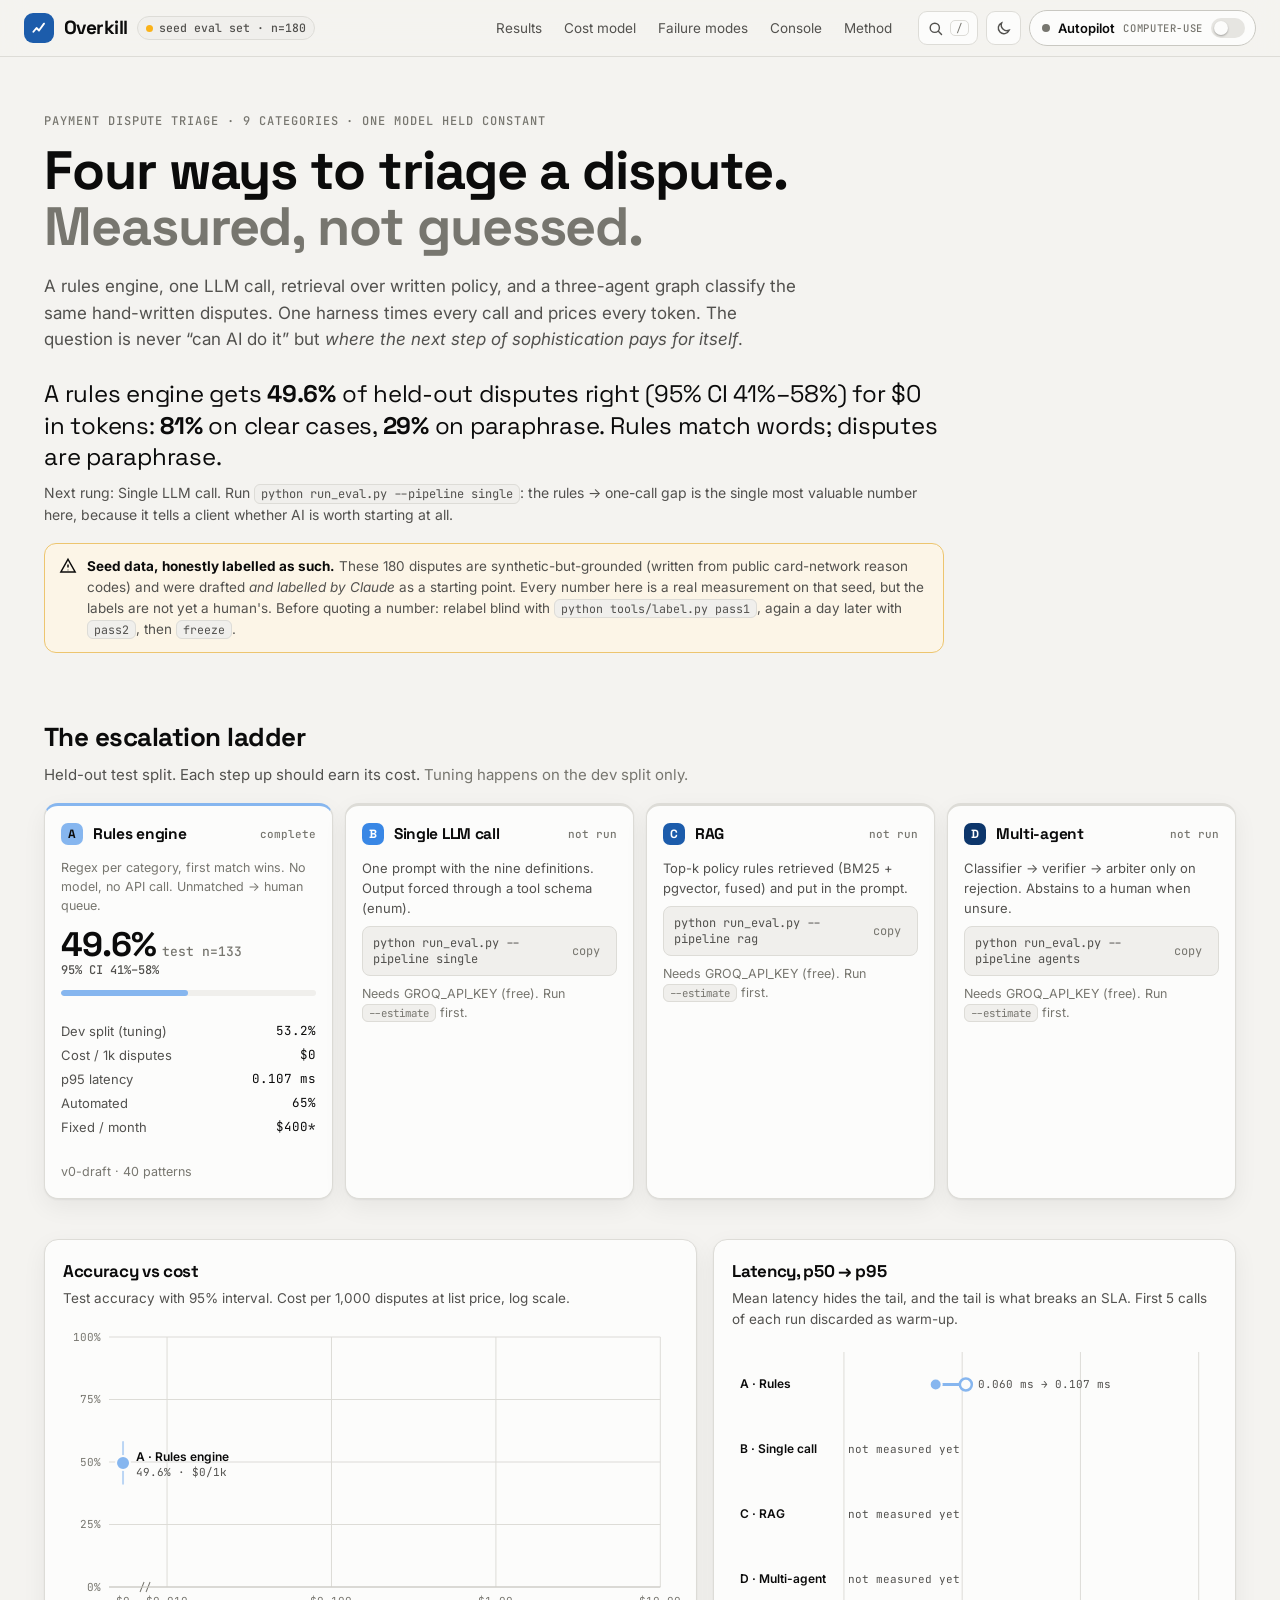
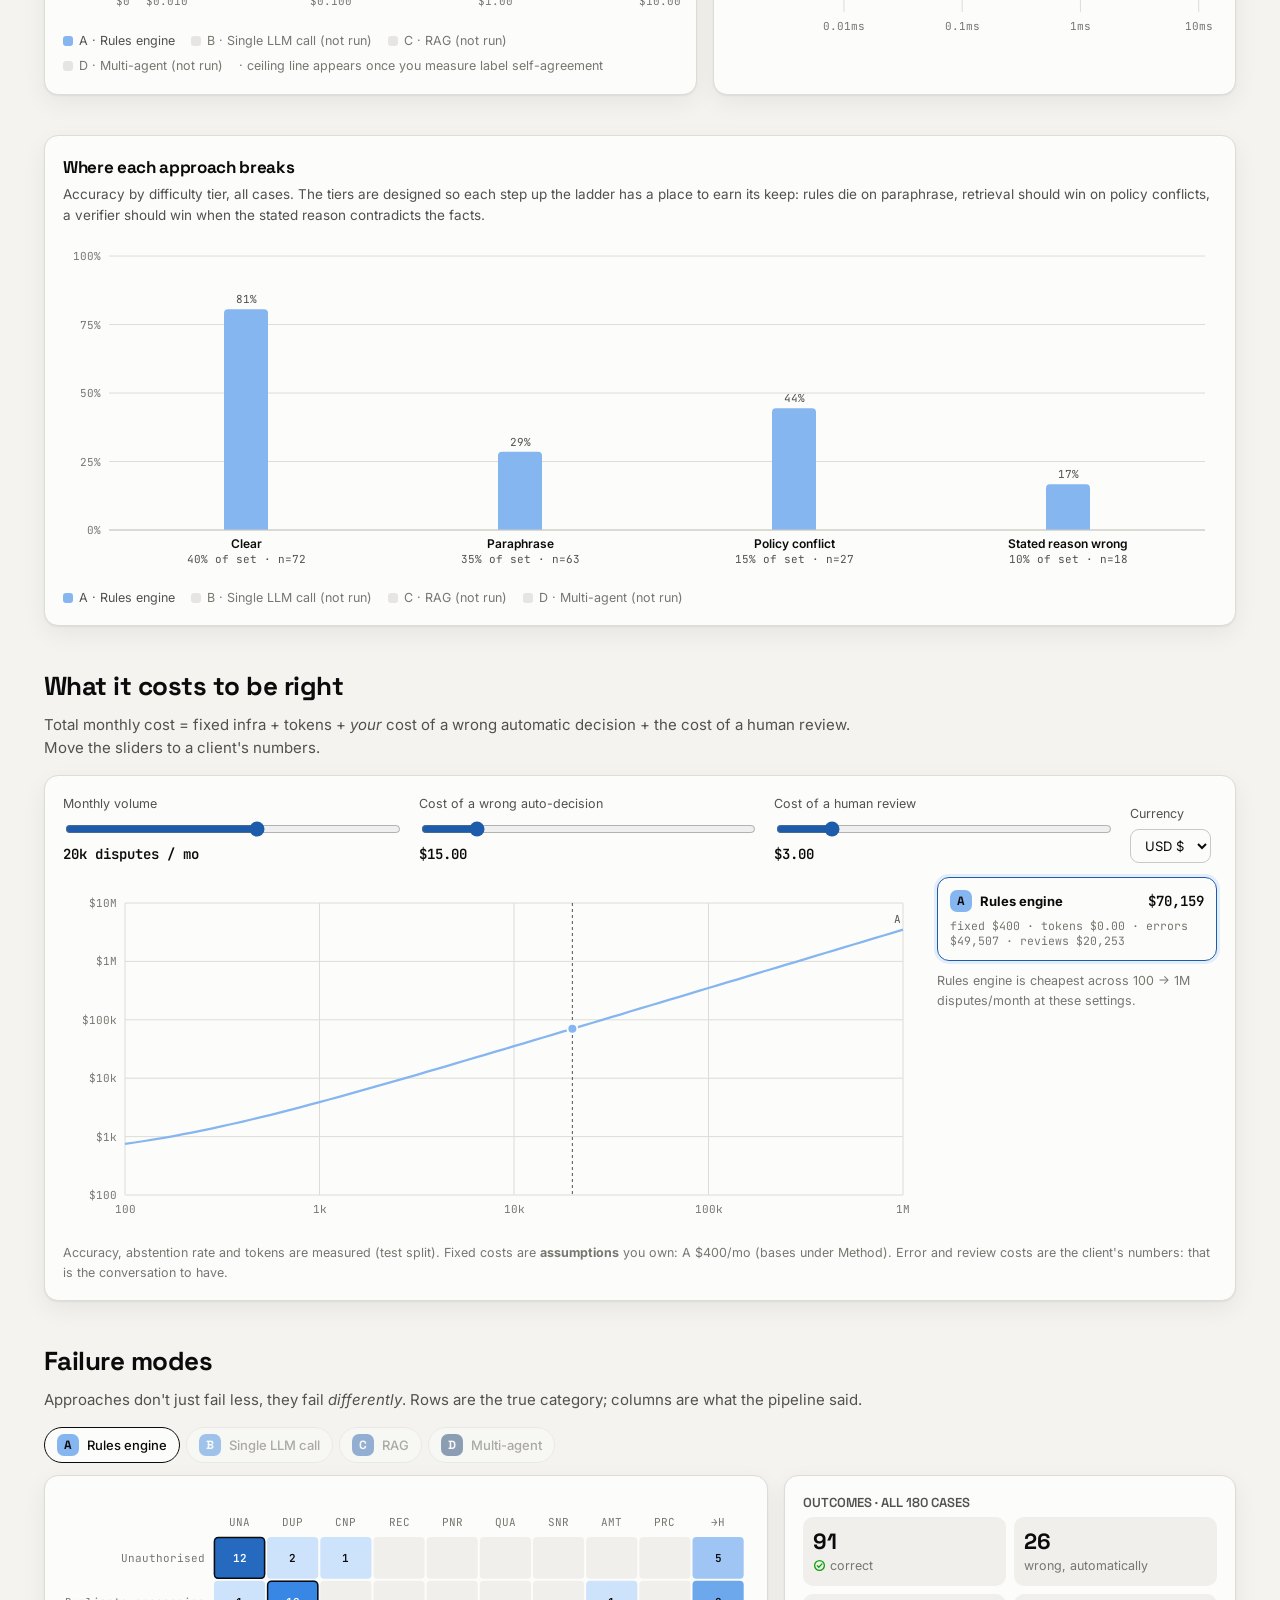
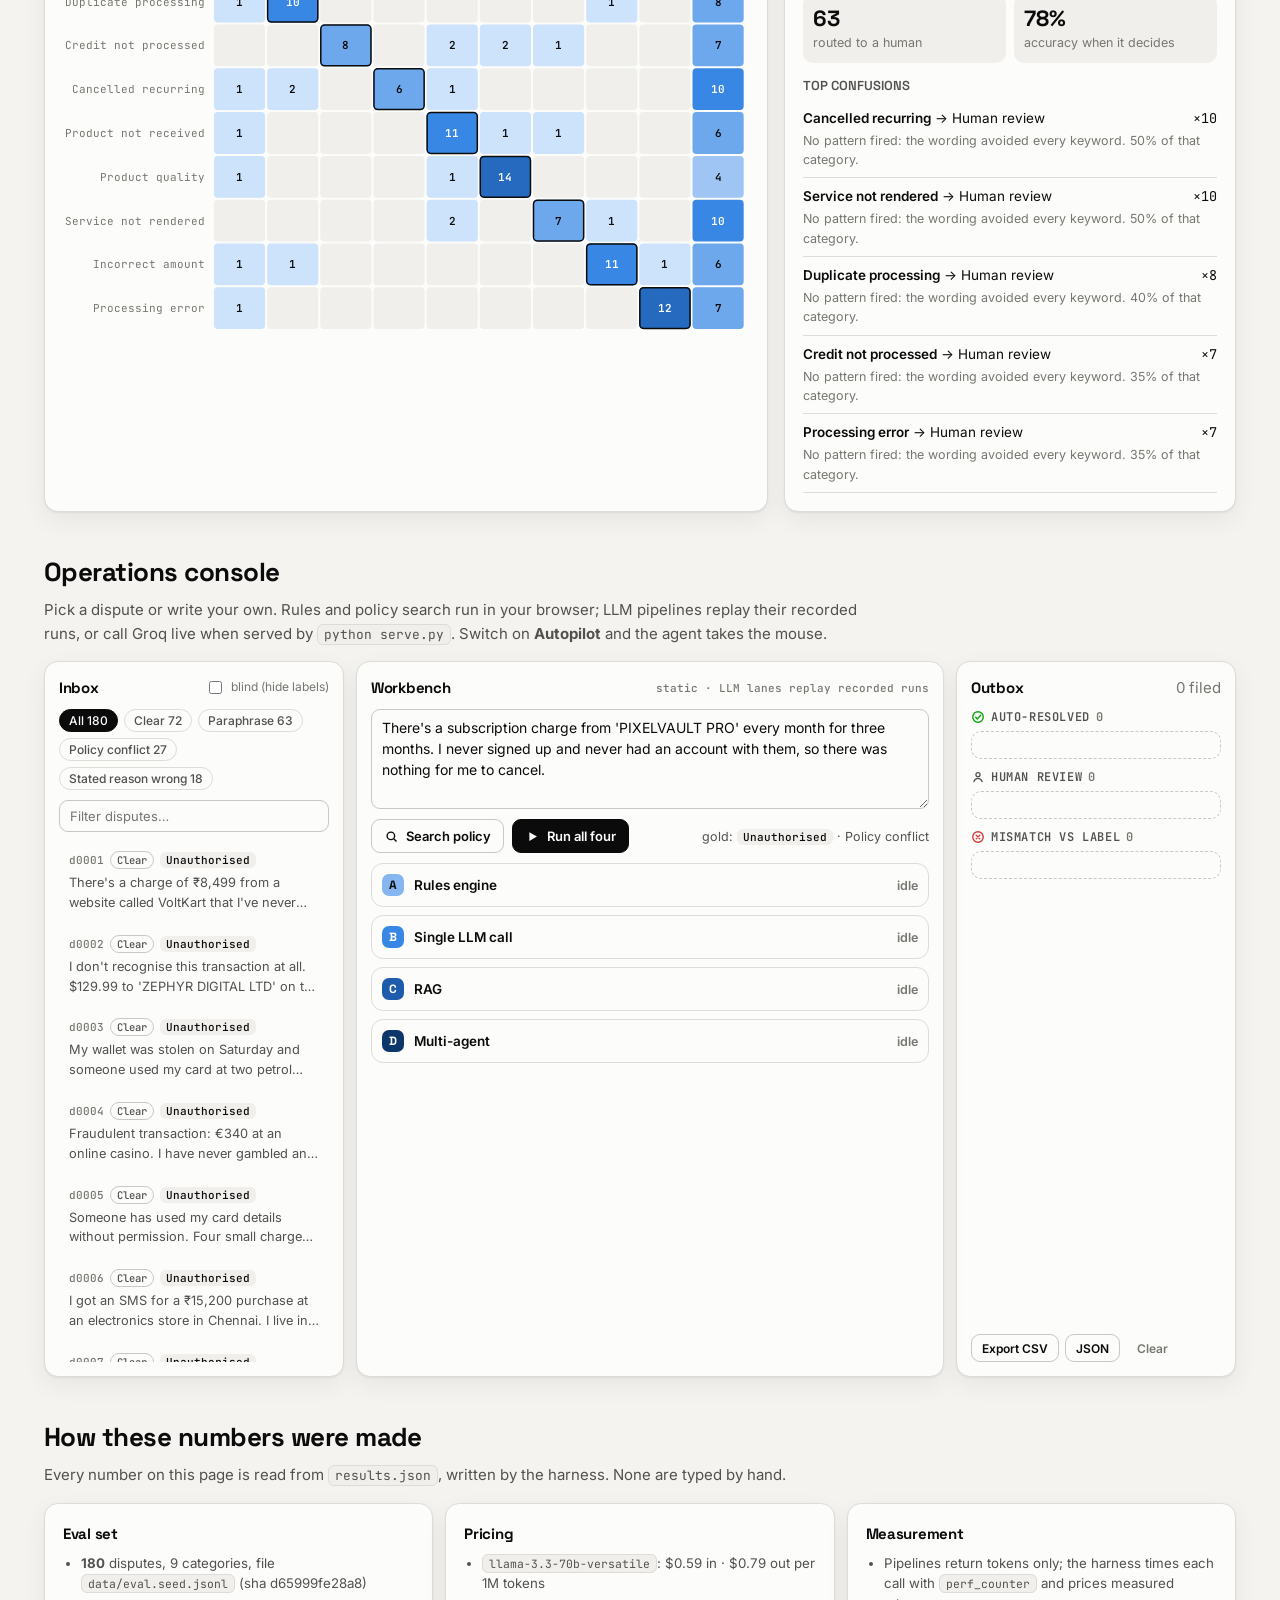
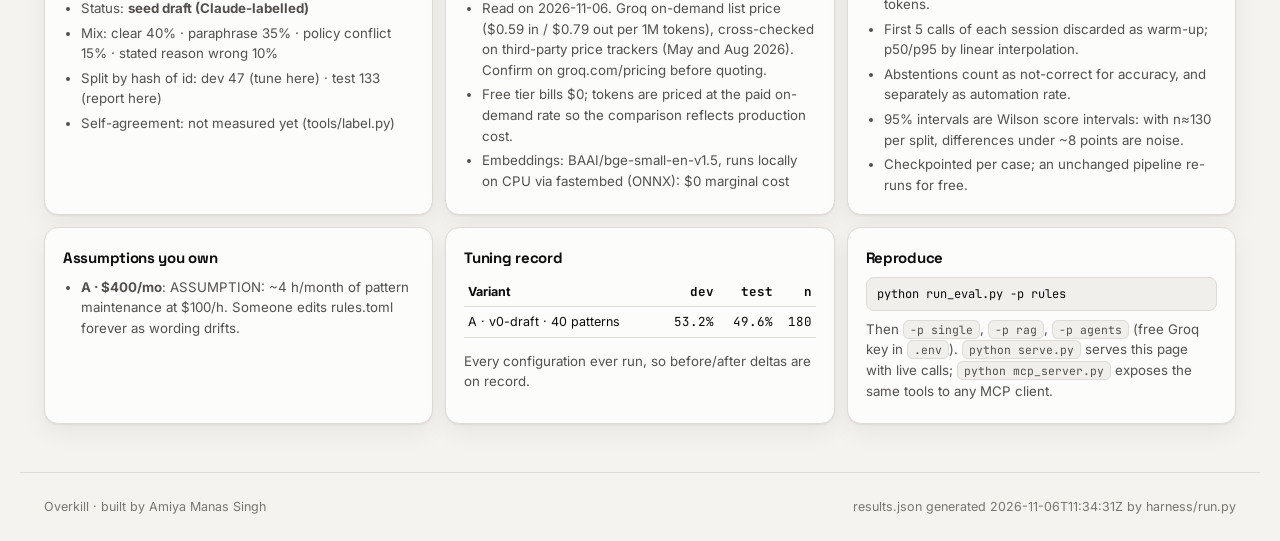
==== overkill/web/index.html @ 75bc423b "Add Overkill: four-pipeline dispute-triage benchmark with harness, dashboard and MCP server - 180-ca" ====
<!doctype html>
<html lang="en">
<head>
  <meta charset="utf-8" />
  <meta name="viewport" content="width=device-width, initial-scale=1" />
  <title>Overkill · dispute triage benchmark</title>
  <meta name="description" content="Rules, one LLM call, RAG and a multi-agent graph classify the same payment disputes. Accuracy, p95 latency and real token cost, measured by one harness." />
  <link rel="preconnect" href="https://fonts.googleapis.com" />
  <link rel="preconnect" href="https://fonts.gstatic.com" crossorigin />
  <link href="https://fonts.googleapis.com/css2?family=Space+Grotesk:wght@500;600;700&family=Inter:wght@400;500;600&family=JetBrains+Mono:wght@400;500&display=swap" rel="stylesheet" />
  <link rel="stylesheet" href="styles.css" />
  <link rel="icon" href="data:image/svg+xml,%3Csvg xmlns='http://www.w3.org/2000/svg' viewBox='0 0 32 32'%3E%3Crect width='32' height='32' rx='8' fill='%231c5cab'/%3E%3Cpath d='M8 22l5-6 4 4 7-10' stroke='white' stroke-width='3' fill='none' stroke-linecap='round' stroke-linejoin='round'/%3E%3C/svg%3E" />
</head>
<body>
  <a class="skip" href="#main">Skip to content</a>

  <header class="topbar" id="topbar">
    <div class="brand">
      <span class="logo" aria-hidden="true"><svg viewBox="0 0 32 32"><path d="M7 22l5-6 4 4 8-11" /></svg></span>
      <span class="wordmark">Overkill</span>
      <span class="chips" id="chips"></span>
    </div>
    <nav class="nav" aria-label="Sections">
      <a href="#ladder">Results</a><a href="#tco">Cost model</a><a href="#errors">Failure modes</a><a href="#ops">Console</a><a href="#method">Method</a>
    </nav>
    <div class="actions">
      <button class="icon-btn" id="searchBtn" title="Search policy and cases (/)" aria-label="Search"><svg viewBox="0 0 24 24"><circle cx="11" cy="11" r="6.5"/><path d="M16 16l4.5 4.5"/></svg><kbd>/</kbd></button>
      <button class="icon-btn" id="themeBtn" title="Toggle theme" aria-label="Toggle theme"><svg viewBox="0 0 24 24"><path d="M20 14.5A8 8 0 0 1 9.5 4a8 8 0 1 0 10.5 10.5z"/></svg></button>
      <button class="autopilot-toggle" id="autoBtn" role="switch" aria-checked="false" title="Autopilot: the agent takes the mouse and operates this console">
        <span class="ap-dot"></span><span class="ap-label">Autopilot</span><span class="ap-sub">computer-use</span><span class="ap-switch"><span></span></span>
      </button>
    </div>
  </header>

  <main id="main">
    <section class="hero" id="hero">
      <p class="eyebrow">Payment dispute triage · 9 categories · one model held constant</p>
      <h1>Four ways to triage a dispute. <span class="soft">Measured, not guessed.</span></h1>
      <p class="lede">A rules engine, one LLM call, retrieval over written policy, and a three-agent graph classify the same hand-written disputes. One harness times every call and prices every token. The question is never “can AI do it” but <em>where the next step of sophistication pays for itself</em>.</p>
      <div class="finding" id="finding" aria-live="polite"></div>
      <div class="banner" id="seedBanner" hidden></div>
    </section>

    <section class="block" id="ladder" aria-labelledby="ladderTitle">
      <div class="block-head">
        <h2 id="ladderTitle">The escalation ladder</h2>
        <p>Held-out test split. Each step up should earn its cost. <span class="muted">Tuning happens on the dev split only.</span></p>
      </div>
      <div class="ladder" id="ladderCards"></div>
    </section>

    <section class="block grid-2" id="tradeoff">
      <figure class="card chart-card">
        <figcaption><h3>Accuracy vs cost</h3><p>Test accuracy with 95% interval. Cost per 1,000 disputes at list price, log scale.</p></figcaption>
        <div class="chart" id="scatter" role="img" aria-label="Accuracy versus cost per thousand disputes"></div>
        <div class="legend" id="scatterLegend"></div>
      </figure>
      <figure class="card chart-card">
        <figcaption><h3>Latency, p50 → p95</h3><p>Mean latency hides the tail, and the tail is what breaks an SLA. First 5 calls of each run discarded as warm-up.</p></figcaption>
        <div class="chart" id="latency" role="img" aria-label="Latency p50 and p95 per pipeline"></div>
      </figure>
    </section>

    <section class="block" id="tiers">
      <figure class="card chart-card wide">
        <figcaption><h3>Where each approach breaks</h3><p>Accuracy by difficulty tier, all cases. The tiers are designed so each step up the ladder has a place to earn its keep: rules die on paraphrase, retrieval should win on policy conflicts, a verifier should win when the stated reason contradicts the facts.</p></figcaption>
        <div class="chart tall" id="tierChart" role="img" aria-label="Accuracy by difficulty tier per pipeline"></div>
        <div class="legend" id="tierLegend"></div>
      </figure>
    </section>

    <section class="block" id="tco" aria-labelledby="tcoTitle">
      <div class="block-head">
        <h2 id="tcoTitle">What it costs to be right</h2>
        <p>Total monthly cost = fixed infra + tokens + <em>your</em> cost of a wrong automatic decision + the cost of a human review. Move the sliders to a client's numbers.</p>
      </div>
      <div class="card tco">
        <div class="tco-controls">
          <label class="ctl"><span>Monthly volume</span><input type="range" id="volume" min="2" max="6" step="0.01" value="4.3" /><output id="volumeOut"></output></label>
          <label class="ctl"><span>Cost of a wrong auto-decision</span><input type="range" id="errCost" min="0" max="100" step="1" value="15" /><output id="errCostOut"></output></label>
          <label class="ctl"><span>Cost of a human review</span><input type="range" id="reviewCost" min="0" max="20" step="0.5" value="3" /><output id="reviewCostOut"></output></label>
          <label class="ctl ctl-small"><span>Currency</span><select id="currency"><option value="USD">USD $</option><option value="INR">INR ₹</option></select><input id="fx" type="number" min="1" step="0.5" value="88" title="₹ per $ (assumption)" aria-label="Rupees per dollar" /></label>
        </div>
        <div class="tco-body">
          <div class="chart tall" id="tcoChart" role="img" aria-label="Total monthly cost by volume per pipeline"></div>
          <div class="tco-verdict" id="tcoVerdict"></div>
        </div>
        <p class="footnote" id="tcoNote"></p>
      </div>
    </section>

    <section class="block" id="errors" aria-labelledby="errTitle">
      <div class="block-head">
        <h2 id="errTitle">Failure modes</h2>
        <p>Approaches don't just fail less, they fail <em>differently</em>. Rows are the true category; columns are what the pipeline said.</p>
      </div>
      <div class="tabs" id="cmTabs" role="tablist"></div>
      <div class="grid-cm">
        <div class="card"><div class="chart" id="confusion" role="img" aria-label="Confusion matrix"></div></div>
        <div class="card side" id="cmSide"></div>
      </div>
    </section>

    <section class="block" id="ops" aria-labelledby="opsTitle">
      <div class="block-head">
        <h2 id="opsTitle">Operations console</h2>
        <p>Pick a dispute or write your own. Rules and policy search run in your browser; LLM pipelines replay their recorded runs, or call Groq live when served by <code>python serve.py</code>. Switch on <b>Autopilot</b> and the agent takes the mouse.</p>
      </div>
      <div class="console">
        <div class="pane inbox" id="inbox">
          <div class="pane-head"><h3>Inbox</h3><label class="blind"><input type="checkbox" id="blind" /> blind (hide labels)</label></div>
          <div class="filters" id="filters"></div>
          <input class="input" id="inboxSearch" placeholder="Filter disputes…" aria-label="Filter disputes" />
          <ul class="case-list" id="caseList"></ul>
        </div>
        <div class="pane bench" id="bench">
          <div class="pane-head"><h3>Workbench</h3><span class="src" id="liveTag"></span></div>
          <textarea id="disputeText" class="input text" rows="4" placeholder="Paste a cardholder's message, e.g. “I paid the plumber by bank transfer and he also charged my card on file.”"></textarea>
          <div class="bench-actions">
            <button class="btn" id="searchPolicyBtn"><svg viewBox="0 0 24 24"><circle cx="11" cy="11" r="6"/><path d="M16 16l4 4"/></svg>Search policy</button>
            <button class="btn primary" id="runBtn"><svg viewBox="0 0 24 24"><path d="M7 5l12 7-12 7z"/></svg>Run all four</button>
            <span class="gold" id="goldTag"></span>
          </div>
          <div class="lanes" id="lanes"></div>
          <div class="hits" id="hits"></div>
        </div>
        <div class="pane outbox" id="outbox">
          <div class="pane-head"><h3>Outbox</h3><span class="muted" id="outCount">0</span></div>
          <div class="stacks" id="stacks"></div>
          <div class="out-actions"><button class="btn small" id="exportCsv">Export CSV</button><button class="btn small" id="exportJson">JSON</button><button class="btn small ghost" id="clearOut">Clear</button></div>
        </div>
      </div>
    </section>

    <section class="block" id="method" aria-labelledby="methodTitle">
      <div class="block-head"><h2 id="methodTitle">How these numbers were made</h2><p>Every number on this page is read from <code>results.json</code>, written by the harness. None are typed by hand.</p></div>
      <div class="method-grid" id="methodGrid"></div>
    </section>
  </main>

  <footer class="foot">
    <span>Overkill · built by Amiya Manas Singh</span>
    <span id="footGen"></span>
  </footer>

  <!-- Autopilot: the virtual cursor and the operator log -->
  <div class="ap-frame" id="apFrame" aria-hidden="true"></div>
  <div class="cursor" id="cursor" aria-hidden="true"><svg viewBox="0 0 24 24"><path d="M4 2l15 10-6.5 1.2L16 21l-3 1.4-3.6-7.6L4 19z"/></svg><span class="cursor-tag">Autopilot</span></div>
  <aside class="aplog" id="apLog" aria-live="polite" hidden>
    <div class="aplog-head">
      <span class="ap-dot live"></span><b>Autopilot</b><span class="muted">operating the console</span>
      <button class="icon-btn small" id="apClose" title="Take back control (Esc)" aria-label="Stop autopilot"><svg viewBox="0 0 24 24"><path d="M6 6l12 12M18 6L6 18"/></svg></button>
    </div>
    <div class="aplog-ctl">
      <select id="mission" aria-label="Mission"><option value="triage">Mission: triage the inbox</option><option value="hunt">Mission: hunt failure modes</option></select>
      <select id="speed" aria-label="Speed"><option value="1">1×</option><option value="2" selected>2×</option><option value="4">4×</option></select>
    </div>
    <div class="tally" id="tally"></div>
    <ol class="log" id="logList"></ol>
  </aside>

  <div class="tip" id="tip" role="tooltip"></div>

  <dialog class="search" id="searchDlg" aria-label="Search">
    <input class="input" id="searchInput" placeholder="Search policy rules and disputes… (try “paid in cash”)" autocomplete="off" />
    <ul class="results" id="searchResults"></ul>
    <p class="muted small">BM25 over 46 policy documents and every dispute, in your browser. ↑↓ to move, Enter to open, Esc to close.</p>
  </dialog>

  <script src="app.js" defer></script>
</body>
</html>
---- overkill/web/styles.css ----
/* Overkill dashboard. Tokens first; components read roles, never raw hex. */
:root {
  color-scheme: light;
  --bg: #f4f3f0;
  --surface-1: #fcfcfb;
  --surface-2: #f0efec;
  --surface-3: #e6e5e1;
  --line: #dddcd7;
  --line-strong: #c9c8c2;
  --text-primary: #0b0b0b;
  --text-secondary: #52514e;
  --text-muted: #77766f;
  --accent: #1c5cab;
  --accent-ink: #ffffff;
  --accent-soft: #e3edfb;
  --ap: #6250d6;            /* autopilot UI accent (not a data series) */
  --ap-soft: rgba(98, 80, 214, .12);
  /* Pipelines A→D: ordinal escalation ramp, one hue, validated light (--ordinal) */
  --p-rules: #86b6ef;
  --p-single: #3987e5;
  --p-rag: #1c5cab;
  --p-agents: #0d366b;
  /* Status: fixed, never themed. Always paired with an icon + label. */
  --good: #0ca30c;
  --warning: #fab219;
  --serious: #ec835a;
  --critical: #d03b3b;
  --seq-0: #f0efec; --seq-1: #cde2fb; --seq-2: #9ec5f4; --seq-3: #6da7ec; --seq-4: #3987e5; --seq-5: #256abf; --seq-6: #184f95; --seq-7: #0d366b;
  --shadow: 0 1px 2px rgba(20, 20, 18, .06), 0 8px 24px rgba(20, 20, 18, .06);
  --radius: 14px;
  --font-display: "Space Grotesk", ui-sans-serif, system-ui, sans-serif;
  --font-body: "Inter", ui-sans-serif, system-ui, -apple-system, "Segoe UI", sans-serif;
  --font-mono: "JetBrains Mono", ui-monospace, SFMono-Regular, Menlo, monospace;
}
@media (prefers-color-scheme: dark) {
  :root:where(:not([data-theme="light"])) {
    color-scheme: dark;
    --bg: #121211; --surface-1: #1a1a19; --surface-2: #232321; --surface-3: #2d2d2a;
    --line: #2f2f2c; --line-strong: #3d3d39;
    --text-primary: #f0efec; --text-secondary: #c3c2b7; --text-muted: #8f8e86;
    --accent: #6da7ec; --accent-ink: #0b0b0b; --accent-soft: rgba(57, 135, 229, .16);
    --ap: #9085e9; --ap-soft: rgba(144, 133, 233, .16);
    --p-rules: #184f95; --p-single: #2a78d6; --p-rag: #6da7ec; --p-agents: #b7d3f6;
    --seq-0: #232321; --seq-1: #13304f; --seq-2: #184f95; --seq-3: #1c5cab; --seq-4: #2a78d6; --seq-5: #5598e7; --seq-6: #86b6ef; --seq-7: #b7d3f6;
    --shadow: 0 1px 2px rgba(0, 0, 0, .4), 0 10px 30px rgba(0, 0, 0, .35);
  }
}
:root[data-theme="dark"] {
  color-scheme: dark;
  --bg: #121211; --surface-1: #1a1a19; --surface-2: #232321; --surface-3: #2d2d2a;
  --line: #2f2f2c; --line-strong: #3d3d39;
  --text-primary: #f0efec; --text-secondary: #c3c2b7; --text-muted: #8f8e86;
  --accent: #6da7ec; --accent-ink: #0b0b0b; --accent-soft: rgba(57, 135, 229, .16);
  --ap: #9085e9; --ap-soft: rgba(144, 133, 233, .16);
  --p-rules: #184f95; --p-single: #2a78d6; --p-rag: #6da7ec; --p-agents: #b7d3f6;
  --seq-0: #232321; --seq-1: #13304f; --seq-2: #184f95; --seq-3: #1c5cab; --seq-4: #2a78d6; --seq-5: #5598e7; --seq-6: #86b6ef; --seq-7: #b7d3f6;
  --shadow: 0 1px 2px rgba(0, 0, 0, .4), 0 10px 30px rgba(0, 0, 0, .35);
}

* { box-sizing: border-box; }
html { scroll-behavior: smooth; scroll-padding-top: 76px; }
body { margin: 0; background: var(--bg); color: var(--text-primary); font: 15px/1.55 var(--font-body); -webkit-font-smoothing: antialiased; overflow-x: hidden; }
h1, h2, h3 { font-family: var(--font-display); letter-spacing: -0.02em; margin: 0; }
code, kbd, .mono { font-family: var(--font-mono); font-size: .86em; }
code { background: var(--surface-2); border: 1px solid var(--line); padding: 1px 6px; border-radius: 6px; }
a { color: inherit; }
svg { display: block; }
.muted { color: var(--text-muted); }
.small { font-size: 12.5px; }
.skip { position: absolute; left: -999px; top: 8px; background: var(--accent); color: var(--accent-ink); padding: 8px 12px; border-radius: 8px; z-index: 100; }
.skip:focus { left: 8px; }
:focus-visible { outline: 2px solid var(--accent); outline-offset: 2px; border-radius: 6px; }

/* ---------- top bar ---------- */
.topbar { position: sticky; top: 0; z-index: 40; display: flex; align-items: center; gap: 16px; padding: 10px 24px; background: color-mix(in srgb, var(--bg) 82%, transparent); backdrop-filter: saturate(1.4) blur(12px); border-bottom: 1px solid var(--line); }
.brand { display: flex; align-items: center; gap: 10px; min-width: 0; }
.logo { width: 30px; height: 30px; border-radius: 9px; background: var(--p-rag); display: grid; place-items: center; flex: none; }
.logo svg { width: 20px; height: 20px; fill: none; stroke: #fff; stroke-width: 3; stroke-linecap: round; stroke-linejoin: round; }
.wordmark { font-family: var(--font-display); font-weight: 700; font-size: 19px; letter-spacing: -0.03em; }
.chips { display: flex; gap: 6px; flex-wrap: wrap; }
.chip { font: 500 11.5px/1 var(--font-mono); padding: 5px 8px; border-radius: 999px; background: var(--surface-2); border: 1px solid var(--line); color: var(--text-secondary); white-space: nowrap; display: inline-flex; gap: 6px; align-items: center; }
.chip .dot { width: 7px; height: 7px; border-radius: 50%; background: var(--text-muted); }
.chip.warn .dot { background: var(--warning); }
.chip.ok .dot { background: var(--good); }
.nav { display: flex; gap: 2px; margin-left: auto; }
.nav a { text-decoration: none; color: var(--text-secondary); font-size: 13.5px; padding: 6px 10px; border-radius: 8px; white-space: nowrap; }
.chips { flex-wrap: nowrap; }
.ap-sub, .tier, .lbl, .pending-box code { white-space: nowrap; }
.case .meta { flex-wrap: wrap; }
.nav a:hover { background: var(--surface-2); color: var(--text-primary); }
.actions { display: flex; gap: 8px; align-items: center; }
.icon-btn { height: 34px; min-width: 34px; display: inline-flex; align-items: center; justify-content: center; gap: 6px; padding: 0 8px; border-radius: 9px; border: 1px solid var(--line); background: var(--surface-1); color: var(--text-secondary); cursor: pointer; }
.icon-btn:hover { color: var(--text-primary); border-color: var(--line-strong); }
.icon-btn svg { width: 17px; height: 17px; fill: none; stroke: currentColor; stroke-width: 2; stroke-linecap: round; }
.icon-btn kbd { font-size: 11px; border: 1px solid var(--line); border-radius: 5px; padding: 0 5px; color: var(--text-muted); }
.icon-btn.small { height: 26px; min-width: 26px; padding: 0 4px; }

.autopilot-toggle { display: inline-flex; align-items: center; gap: 8px; height: 36px; padding: 0 10px 0 12px; border-radius: 999px; border: 1px solid var(--line-strong); background: var(--surface-1); color: var(--text-primary); cursor: pointer; font: 600 13px var(--font-body); transition: border-color .2s, box-shadow .2s, background .2s; }
.autopilot-toggle:hover { border-color: var(--ap); }
.ap-sub { font: 500 10.5px var(--font-mono); color: var(--text-muted); text-transform: uppercase; letter-spacing: .06em; }
.ap-dot { width: 8px; height: 8px; border-radius: 50%; background: var(--text-muted); flex: none; }
.ap-dot.live, [aria-checked="true"] .ap-dot { background: var(--ap); box-shadow: 0 0 0 0 var(--ap); animation: pulse 1.6s infinite; }
.ap-switch { width: 34px; height: 20px; border-radius: 999px; background: var(--surface-3); position: relative; transition: background .2s; }
.ap-switch span { position: absolute; top: 3px; left: 3px; width: 14px; height: 14px; border-radius: 50%; background: var(--surface-1); box-shadow: 0 1px 2px rgba(0,0,0,.3); transition: transform .2s; }
[aria-checked="true"].autopilot-toggle { border-color: var(--ap); box-shadow: 0 0 0 4px var(--ap-soft); }
[aria-checked="true"] .ap-switch { background: var(--ap); }
[aria-checked="true"] .ap-switch span { transform: translateX(14px); }
@keyframes pulse { 0% { box-shadow: 0 0 0 0 color-mix(in srgb, var(--ap) 60%, transparent); } 70% { box-shadow: 0 0 0 8px transparent; } 100% { box-shadow: 0 0 0 0 transparent; } }

/* ---------- layout ---------- */
main { max-width: 1240px; margin: 0 auto; padding: 0 24px 48px; }
.hero { padding: 56px 0 24px; max-width: 900px; }
.eyebrow { font: 500 12px var(--font-mono); text-transform: uppercase; letter-spacing: .08em; color: var(--text-muted); margin: 0 0 14px; }
.hero h1 { font-size: clamp(32px, 5vw, 54px); line-height: 1.04; font-weight: 700; }
.hero h1 .soft { color: var(--text-muted); }
.lede { font-size: 17px; color: var(--text-secondary); max-width: 760px; margin: 18px 0 0; }
.finding { margin-top: 26px; display: grid; gap: 10px; }
.finding .stat-line { font-family: var(--font-display); font-size: clamp(19px, 2.3vw, 24px); line-height: 1.3; letter-spacing: -0.01em; }
.finding .stat-line b { font-weight: 700; }
.finding .sub { color: var(--text-secondary); font-size: 14px; }
.banner { margin-top: 18px; border: 1px solid color-mix(in srgb, var(--warning) 55%, var(--line)); background: color-mix(in srgb, var(--warning) 9%, var(--surface-1)); border-radius: 12px; padding: 12px 14px; font-size: 13.5px; color: var(--text-secondary); display: flex; gap: 10px; align-items: flex-start; }
.banner b { color: var(--text-primary); }
.banner svg { width: 18px; height: 18px; flex: none; margin-top: 1px; fill: none; stroke: var(--text-primary); stroke-width: 2; }

.block { margin-top: 40px; }
.block-head { display: flex; flex-direction: column; gap: 6px; margin-bottom: 16px; max-width: 820px; }
.block-head h2 { font-size: 26px; }
.block-head p { margin: 0; color: var(--text-secondary); }
.grid-2 { display: grid; grid-template-columns: 1.25fr 1fr; gap: 16px; }
.card { background: var(--surface-1); border: 1px solid var(--line); border-radius: var(--radius); box-shadow: var(--shadow); padding: 18px; min-width: 0; }
figure.card { margin: 0; }
.chart-card figcaption h3 { font-size: 17px; }
.chart-card figcaption p { margin: 4px 0 0; color: var(--text-secondary); font-size: 13.5px; }
.chart { position: relative; width: 100%; height: 300px; margin-top: 12px; }
.chart.tall { height: 340px; }
.chart svg { width: 100%; height: 100%; overflow: visible; }
.chart .grid line { stroke: var(--line); stroke-width: 1; }
.chart .axis text, .chart text.tick { fill: var(--text-muted); font: 11px var(--font-mono); }
.chart text.lab { fill: var(--text-primary); font: 600 12px var(--font-body); }
.chart text.lab-sub { fill: var(--text-secondary); font: 11px var(--font-mono); }
.chart .ceiling { stroke: var(--text-secondary); stroke-dasharray: 5 4; stroke-width: 1.5; }
.chart .baseline { stroke: var(--line-strong); }
.chart .empty { fill: var(--text-muted); font: 13px var(--font-body); }
.s-rules { fill: var(--p-rules); stroke: var(--p-rules); }
.s-single { fill: var(--p-single); stroke: var(--p-single); }
.s-rag { fill: var(--p-rag); stroke: var(--p-rag); }
.s-agents { fill: var(--p-agents); stroke: var(--p-agents); }
.ring { stroke: var(--surface-1); stroke-width: 2; }
.legend { display: flex; flex-wrap: wrap; gap: 6px 16px; margin-top: 10px; font-size: 12.5px; color: var(--text-secondary); }
.legend span { display: inline-flex; align-items: center; gap: 6px; }
.sw { width: 10px; height: 10px; border-radius: 3px; display: inline-block; }
.legend .pending { color: var(--text-muted); }
.badge { display: inline-grid; place-items: center; width: 22px; height: 22px; border-radius: 7px; font: 700 12px var(--font-display); color: #fff; flex: none; }
.badge.rules { background: var(--p-rules); color: #0b0b0b; } .badge.single { background: var(--p-single); } .badge.rag { background: var(--p-rag); } .badge.agents { background: var(--p-agents); }
:root[data-theme="dark"] .badge.rules { color: #fff; } :root[data-theme="dark"] .badge.agents { color: #0b0b0b; }
@media (prefers-color-scheme: dark) { :root:where(:not([data-theme="light"])) .badge.rules { color: #fff; } :root:where(:not([data-theme="light"])) .badge.agents { color: #0b0b0b; } }

/* ---------- ladder ---------- */
.ladder { display: grid; grid-template-columns: repeat(4, minmax(0, 1fr)); gap: 12px; }
.rung { position: relative; padding: 16px; display: flex; flex-direction: column; gap: 12px; border-top: 3px solid var(--line); }
.rung.done { border-top-color: var(--rung); }
.rung-head { display: flex; align-items: center; gap: 10px; }
.rung-head h3 { font-size: 15.5px; }
.rung-head .status { margin-left: auto; font: 500 11px var(--font-mono); color: var(--text-muted); }
.big { font: 700 34px/1 var(--font-display); letter-spacing: -0.03em; }
.big small { font: 500 13px var(--font-mono); color: var(--text-muted); letter-spacing: 0; margin-left: 6px; }
.kv { display: grid; grid-template-columns: 1fr auto; gap: 4px 10px; font-size: 13px; }
.kv dt { color: var(--text-secondary); } .kv dd { margin: 0; font-family: var(--font-mono); font-size: 12.5px; text-align: right; }
.meter { height: 6px; background: var(--surface-2); border-radius: 99px; overflow: hidden; position: relative; }
.meter i { position: absolute; inset: 0 auto 0 0; background: var(--rung); border-radius: 99px; }
.pending-box { font-size: 13px; color: var(--text-secondary); display: grid; gap: 8px; }
.cmd { font: 12px var(--font-mono); background: var(--surface-2); border: 1px solid var(--line); border-radius: 8px; padding: 8px 10px; display: flex; justify-content: space-between; gap: 8px; align-items: center; overflow-x: auto; }
.cmd button { border: 0; background: none; color: var(--text-muted); cursor: pointer; font: inherit; }
.delta { font: 500 12px var(--font-mono); color: var(--text-secondary); }

/* ---------- TCO ---------- */
.tco { display: grid; gap: 14px; }
.tco-controls { display: grid; grid-template-columns: repeat(3, minmax(0, 1fr)) auto; gap: 14px 20px; align-items: end; }
.ctl { display: grid; gap: 6px; font-size: 12.5px; color: var(--text-secondary); }
.ctl output { font: 600 14px var(--font-mono); color: var(--text-primary); }
.ctl-small { grid-template-columns: auto auto; align-items: center; }
.ctl-small span { grid-column: 1 / -1; }
input[type=range] { width: 100%; accent-color: var(--accent); }
select, .input, input[type=number] { font: 13px var(--font-body); color: var(--text-primary); background: var(--surface-1); border: 1px solid var(--line-strong); border-radius: 9px; padding: 7px 10px; }
input[type=number] { width: 76px; font-family: var(--font-mono); }
.tco-body { display: grid; grid-template-columns: 1fr 280px; gap: 18px; align-items: start; }
.tco-verdict { display: grid; gap: 10px; }
.verdict-card { border: 1px solid var(--line); border-radius: 12px; padding: 12px; display: grid; gap: 6px; }
.verdict-card.best { border-color: var(--accent); box-shadow: 0 0 0 3px var(--accent-soft); }
.verdict-card .row { display: flex; align-items: center; gap: 8px; font-size: 13px; }
.verdict-card .amt { margin-left: auto; font: 600 14px var(--font-mono); }
.verdict-card .parts { font: 11.5px var(--font-mono); color: var(--text-muted); }
.footnote { margin: 0; color: var(--text-muted); font-size: 12.5px; }

/* ---------- confusion ---------- */
.tabs { display: flex; gap: 6px; margin-bottom: 12px; flex-wrap: wrap; }
.tab { border: 1px solid var(--line); background: var(--surface-1); color: var(--text-secondary); border-radius: 999px; padding: 6px 12px; font: 500 13px var(--font-body); cursor: pointer; display: inline-flex; gap: 8px; align-items: center; }
.tab[aria-selected="true"] { color: var(--text-primary); border-color: var(--text-primary); }
.tab:disabled { opacity: .45; cursor: not-allowed; }
.grid-cm { display: grid; grid-template-columns: minmax(0, 1.6fr) minmax(0, 1fr); gap: 16px; }
#confusion { height: 430px; }
.side { display: grid; gap: 14px; align-content: start; font-size: 13.5px; }
.side h4 { margin: 0 0 6px; font: 600 13px var(--font-display); letter-spacing: 0; color: var(--text-secondary); text-transform: uppercase; }
.conf-item { display: grid; grid-template-columns: 1fr auto; gap: 2px 10px; padding: 8px 0; border-bottom: 1px solid var(--line); }
.conf-item b { font-weight: 600; }
.conf-item .n { font-family: var(--font-mono); text-align: right; }
.conf-item .why { grid-column: 1 / -1; color: var(--text-muted); font-size: 12.5px; }
.attr { display: grid; grid-template-columns: 1fr 1fr; gap: 8px; }
.attr div { background: var(--surface-2); border-radius: 10px; padding: 10px; }
.attr b { font: 700 22px var(--font-display); display: block; }

/* ---------- console ---------- */
.console { display: grid; grid-template-columns: 300px minmax(0, 1fr) 280px; gap: 12px; align-items: stretch; }
.pane { background: var(--surface-1); border: 1px solid var(--line); border-radius: var(--radius); box-shadow: var(--shadow); padding: 14px; min-width: 0; display: flex; flex-direction: column; gap: 10px; }
.pane-head { display: flex; align-items: center; gap: 10px; }
.pane-head h3 { font-size: 15px; }
.pane-head > :last-child { margin-left: auto; }
.blind { font-size: 12px; color: var(--text-muted); display: inline-flex; gap: 6px; align-items: center; }
.filters { display: flex; flex-wrap: wrap; gap: 6px; }
.filter { border: 1px solid var(--line); background: var(--surface-1); color: var(--text-secondary); border-radius: 999px; padding: 3px 9px; font: 500 12px var(--font-body); cursor: pointer; }
.filter[aria-pressed="true"] { background: var(--text-primary); color: var(--surface-1); border-color: var(--text-primary); }
.case-list { list-style: none; margin: 0; padding: 0; overflow-y: auto; max-height: 520px; display: grid; gap: 4px; }
.case { padding: 8px 9px; border-radius: 10px; border: 1px solid transparent; cursor: pointer; display: grid; gap: 4px; }
.case:hover { background: var(--surface-2); }
.case.active { border-color: var(--accent); background: var(--accent-soft); }
.case .meta { display: flex; gap: 6px; align-items: center; font: 500 11px var(--font-mono); color: var(--text-muted); }
.case p { margin: 0; font-size: 12.8px; color: var(--text-secondary); display: -webkit-box; -webkit-line-clamp: 2; -webkit-box-orient: vertical; overflow: hidden; }
.tier { font: 500 10.5px var(--font-mono); padding: 1px 6px; border-radius: 99px; border: 1px solid var(--line-strong); color: var(--text-secondary); }
.lbl { font: 500 11px var(--font-mono); color: var(--text-primary); background: var(--surface-2); padding: 1px 6px; border-radius: 6px; }
.blinded .lbl, .blinded .gold { filter: blur(5px); }
.text { resize: vertical; min-height: 96px; font-size: 14px; line-height: 1.5; width: 100%; }
.bench-actions { display: flex; gap: 8px; align-items: center; flex-wrap: wrap; }
.btn { display: inline-flex; align-items: center; gap: 7px; height: 34px; padding: 0 12px; border-radius: 9px; border: 1px solid var(--line-strong); background: var(--surface-1); color: var(--text-primary); font: 600 13px var(--font-body); cursor: pointer; transition: transform .08s, box-shadow .2s; }
.btn:hover { border-color: var(--text-secondary); }
.btn:active, .btn.pressed { transform: scale(.97); }
.btn svg { width: 15px; height: 15px; fill: none; stroke: currentColor; stroke-width: 2.2; stroke-linejoin: round; }
.btn.primary { background: var(--text-primary); color: var(--surface-1); border-color: var(--text-primary); }
.btn.primary svg { fill: currentColor; stroke: none; }
.btn.small { height: 28px; padding: 0 10px; font-size: 12px; }
.btn.ghost { border-color: transparent; color: var(--text-muted); }
.gold { margin-left: auto; font-size: 12.5px; color: var(--text-secondary); }
.src { font: 500 11px var(--font-mono); color: var(--text-muted); }
.lanes { display: grid; gap: 8px; }
.lane { display: grid; grid-template-columns: 22px 1fr auto; gap: 4px 10px; align-items: center; padding: 10px; border: 1px solid var(--line); border-radius: 12px; transition: border-color .25s, background .25s; }
.lane.running { border-color: var(--accent); background: var(--accent-soft); }
.lane .name { font-weight: 600; font-size: 13.5px; display: flex; gap: 8px; align-items: baseline; flex-wrap: wrap; }
.lane .name .src { font-weight: 400; }
.lane .out { display: flex; align-items: center; gap: 6px; font: 600 13px var(--font-body); justify-self: end; text-align: right; }
.lane .detail { grid-column: 2 / -1; font-size: 12.3px; color: var(--text-secondary); display: grid; gap: 6px; }
.lane .nums { font: 11px var(--font-mono); color: var(--text-muted); }
.verdict { display: inline-flex; align-items: center; gap: 5px; }
.verdict svg { width: 15px; height: 15px; }
.v-good { color: var(--good); } .v-bad { color: var(--critical); } .v-human { color: var(--text-secondary); }
.graph { display: flex; align-items: center; gap: 6px; flex-wrap: wrap; font: 500 11.5px var(--font-mono); }
.node { padding: 3px 8px; border-radius: 99px; border: 1px solid var(--line-strong); color: var(--text-muted); transition: all .25s; }
.node.on { border-color: var(--p-agents); color: var(--text-primary); background: var(--accent-soft); }
.node.skip { opacity: .4; text-decoration: line-through; }
.edge { color: var(--text-muted); }
.docchips { display: flex; flex-wrap: wrap; gap: 4px; }
.docchip { font: 500 11px var(--font-mono); padding: 1px 7px; border-radius: 6px; border: 1px solid var(--line); background: var(--surface-2); }
.docchip.hit { border-color: var(--good); }
.hits { display: grid; gap: 8px; }
.hit { border-left: 3px solid var(--accent); padding: 6px 10px; background: var(--surface-2); border-radius: 0 10px 10px 0; font-size: 12.8px; animation: rise .35s ease both; }
.hit b { font-family: var(--font-mono); font-size: 12px; }
.hit p { margin: 3px 0 0; color: var(--text-secondary); display: -webkit-box; -webkit-line-clamp: 3; -webkit-box-orient: vertical; overflow: hidden; }
@keyframes rise { from { opacity: 0; transform: translateY(6px); } to { opacity: 1; transform: none; } }
.stacks { display: grid; gap: 10px; overflow-y: auto; max-height: 560px; }
.stack h4 { margin: 0 0 6px; font: 600 12px var(--font-mono); text-transform: uppercase; letter-spacing: .05em; color: var(--text-secondary); display: flex; gap: 6px; align-items: center; }
.stack h4 svg { width: 14px; height: 14px; }
.stack ul { list-style: none; margin: 0; padding: 0; display: grid; gap: 6px; min-height: 28px; border: 1px dashed var(--line-strong); border-radius: 10px; padding: 6px; }
.stack.drop-target ul { border-color: var(--ap); background: var(--ap-soft); }
.ocard { background: var(--surface-1); border: 1px solid var(--line); border-radius: 8px; padding: 6px 8px; font-size: 12px; display: grid; gap: 2px; animation: rise .35s ease both; }
.ocard .meta { display: flex; justify-content: space-between; font: 500 11px var(--font-mono); color: var(--text-muted); }
.out-actions { display: flex; gap: 6px; margin-top: auto; }

/* ---------- method ---------- */
.method-grid { display: grid; grid-template-columns: repeat(3, minmax(0, 1fr)); gap: 12px; }
.method-grid .card h3 { font-size: 15px; margin-bottom: 8px; }
.method-grid .card p, .method-grid .card li { font-size: 13.3px; color: var(--text-secondary); }
.method-grid ul { margin: 0; padding-left: 18px; display: grid; gap: 4px; }
table.mini { width: 100%; border-collapse: collapse; font-size: 12.5px; }
table.mini th, table.mini td { text-align: left; padding: 5px 4px; border-bottom: 1px solid var(--line); }
table.mini td.num, table.mini th.num { text-align: right; font-family: var(--font-mono); }

.foot { max-width: 1240px; margin: 0 auto; padding: 24px; display: flex; justify-content: space-between; gap: 12px; flex-wrap: wrap; color: var(--text-muted); font-size: 12.5px; border-top: 1px solid var(--line); }

/* ---------- tooltip / search ---------- */
.tip { position: fixed; z-index: 90; pointer-events: none; background: var(--surface-1); border: 1px solid var(--line-strong); border-radius: 10px; box-shadow: var(--shadow); padding: 8px 10px; font-size: 12.5px; max-width: 280px; opacity: 0; transition: opacity .12s; }
.tip.on { opacity: 1; }
.tip b { font-weight: 600; } .tip .mono { color: var(--text-secondary); }
dialog.search { width: min(680px, calc(100vw - 32px)); border: 1px solid var(--line-strong); border-radius: 16px; background: var(--surface-1); color: var(--text-primary); padding: 14px; box-shadow: var(--shadow); }
dialog.search::backdrop { background: rgba(10, 10, 10, .45); backdrop-filter: blur(3px); }
dialog.search .input { width: 100%; font-size: 15px; padding: 10px 12px; }
.results { list-style: none; margin: 10px 0; padding: 0; max-height: 55vh; overflow-y: auto; display: grid; gap: 4px; }
.results li { padding: 8px 10px; border-radius: 10px; cursor: pointer; display: grid; gap: 2px; }
.results li[aria-selected="true"], .results li:hover { background: var(--surface-2); }
.results .kind { font: 500 11px var(--font-mono); color: var(--text-muted); }
.results p { margin: 0; font-size: 13px; color: var(--text-secondary); display: -webkit-box; -webkit-line-clamp: 2; -webkit-box-orient: vertical; overflow: hidden; }

/* ---------- autopilot ---------- */
.ap-frame { position: fixed; inset: 0; pointer-events: none; z-index: 70; border: 2px solid transparent; transition: border-color .3s, box-shadow .3s; }
body.autopilot .ap-frame { border-color: var(--ap); box-shadow: inset 0 0 0 4px var(--ap-soft), inset 0 0 60px var(--ap-soft); }
.cursor { position: fixed; left: 0; top: 0; z-index: 95; pointer-events: none; opacity: 0; transform: translate(-100px, -100px); transition: transform .55s cubic-bezier(.2, .8, .2, 1), opacity .25s; }
body.autopilot .cursor { opacity: 1; }
.cursor svg { width: 26px; height: 26px; fill: var(--ap); stroke: #fff; stroke-width: 1.5; filter: drop-shadow(0 2px 4px rgba(0,0,0,.35)); }
.cursor-tag { position: absolute; left: 22px; top: 22px; background: var(--ap); color: #fff; font: 600 11px var(--font-mono); padding: 2px 7px; border-radius: 99px; white-space: nowrap; }
.cursor.click::after { content: ""; position: absolute; left: -10px; top: -10px; width: 26px; height: 26px; border-radius: 50%; border: 2px solid var(--ap); animation: ripple .5s ease-out; }
@keyframes ripple { from { transform: scale(.3); opacity: 1; } to { transform: scale(1.8); opacity: 0; } }
.ap-focus { outline: 2px solid var(--ap) !important; outline-offset: 3px; border-radius: 10px; transition: outline-color .2s; }
.aplog { position: fixed; right: 16px; bottom: 16px; z-index: 80; width: min(380px, calc(100vw - 32px)); max-height: min(520px, 70vh); display: flex; flex-direction: column; background: var(--surface-1); border: 1px solid var(--ap); border-radius: 16px; box-shadow: 0 0 0 4px var(--ap-soft), var(--shadow); overflow: hidden; }
.aplog[hidden] { display: none; }
.aplog-head { display: flex; align-items: center; gap: 8px; padding: 10px 12px; border-bottom: 1px solid var(--line); font-size: 13px; }
.aplog-head .icon-btn { margin-left: auto; }
.aplog-ctl { display: flex; gap: 6px; padding: 8px 12px; border-bottom: 1px solid var(--line); }
.aplog-ctl select { font-size: 12px; padding: 4px 8px; }
.aplog-ctl select:first-child { flex: 1; }
.tally { display: grid; grid-template-columns: repeat(4, 1fr); gap: 6px; padding: 8px 12px; border-bottom: 1px solid var(--line); }
.tally div { font: 11px var(--font-mono); color: var(--text-muted); }
.tally b { display: block; font: 700 17px var(--font-display); color: var(--text-primary); }
.log { list-style: none; margin: 0; padding: 8px 12px 12px; overflow-y: auto; display: grid; gap: 5px; font: 12px/1.45 var(--font-mono); color: var(--text-secondary); }
.log li { animation: rise .25s ease both; }
.log time { color: var(--text-muted); margin-right: 6px; }
.log .act { color: var(--ap); font-weight: 600; }

/* Computer-use layout: on wide screens the agent's log docks as a sidebar and the console it
   operates shifts left, so the log never covers what the agent is clicking. */
@media (min-width: 1200px) {
  body.autopilot main, body.autopilot .foot { margin-right: 404px; margin-left: 12px; transition: margin .35s ease; }
  body.autopilot .aplog { top: 70px; bottom: 16px; max-height: none; width: 380px; }
}
@media (max-width: 1199px) { .aplog { max-height: 40vh; } }

/* ---------- responsive ---------- */
@media (max-width: 1460px) { .chips .chip:not(.keep) { display: none; } }
.bench { container-type: inline-size; }
@container (max-width: 460px) { .lane { grid-template-columns: 22px 1fr; } .lane .out { grid-column: 2; justify-self: start; text-align: left; } }
@media (max-width: 1100px) {
  .nav { display: none; }
  .ladder { grid-template-columns: repeat(2, minmax(0, 1fr)); }
  .console { grid-template-columns: 1fr 1fr; }
  .bench { grid-column: 1 / -1; order: -1; }
  .method-grid { grid-template-columns: 1fr 1fr; }
}
@media (max-width: 860px) {
  .nav { display: none; }
  .grid-2, .grid-cm, .tco-body { grid-template-columns: 1fr; }
  .tco-controls { grid-template-columns: 1fr 1fr; }
  .chips .chip:not(.keep) { display: none; }
}
@media (max-width: 620px) {
  .topbar { padding: 8px 16px; gap: 8px; }
  main { padding: 0 16px 40px; }
  .hero { padding-top: 32px; }
  .ladder, .console, .method-grid, .tco-controls { grid-template-columns: 1fr; }
  .ap-sub, #searchBtn kbd { display: none; }
  .chips { display: none; }
  .chart { height: 260px; }
  #confusion { height: 360px; }
}
@media (prefers-reduced-motion: reduce) {
  *, *::before, *::after { animation: none !important; transition: none !important; scroll-behavior: auto !important; }
}
@media (forced-colors: active) { .sw, .badge, .meter i { forced-color-adjust: none; } }
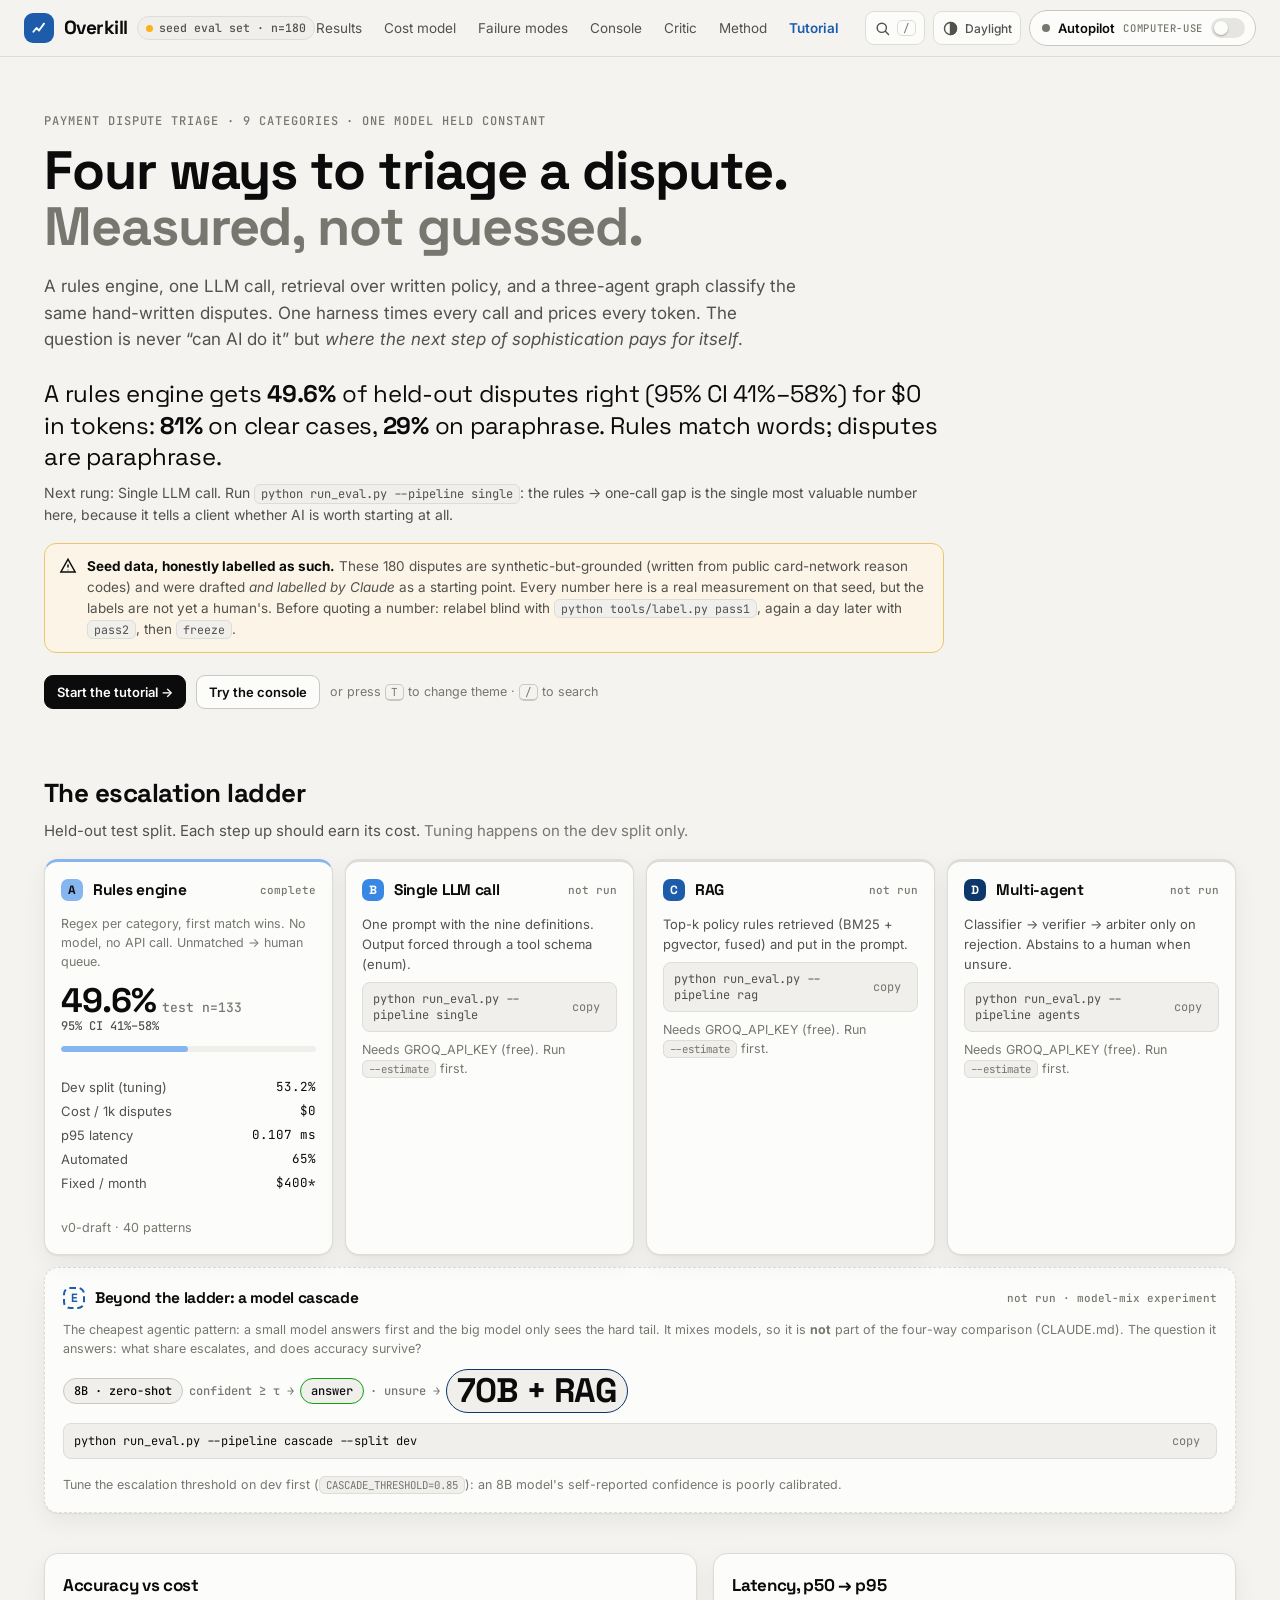
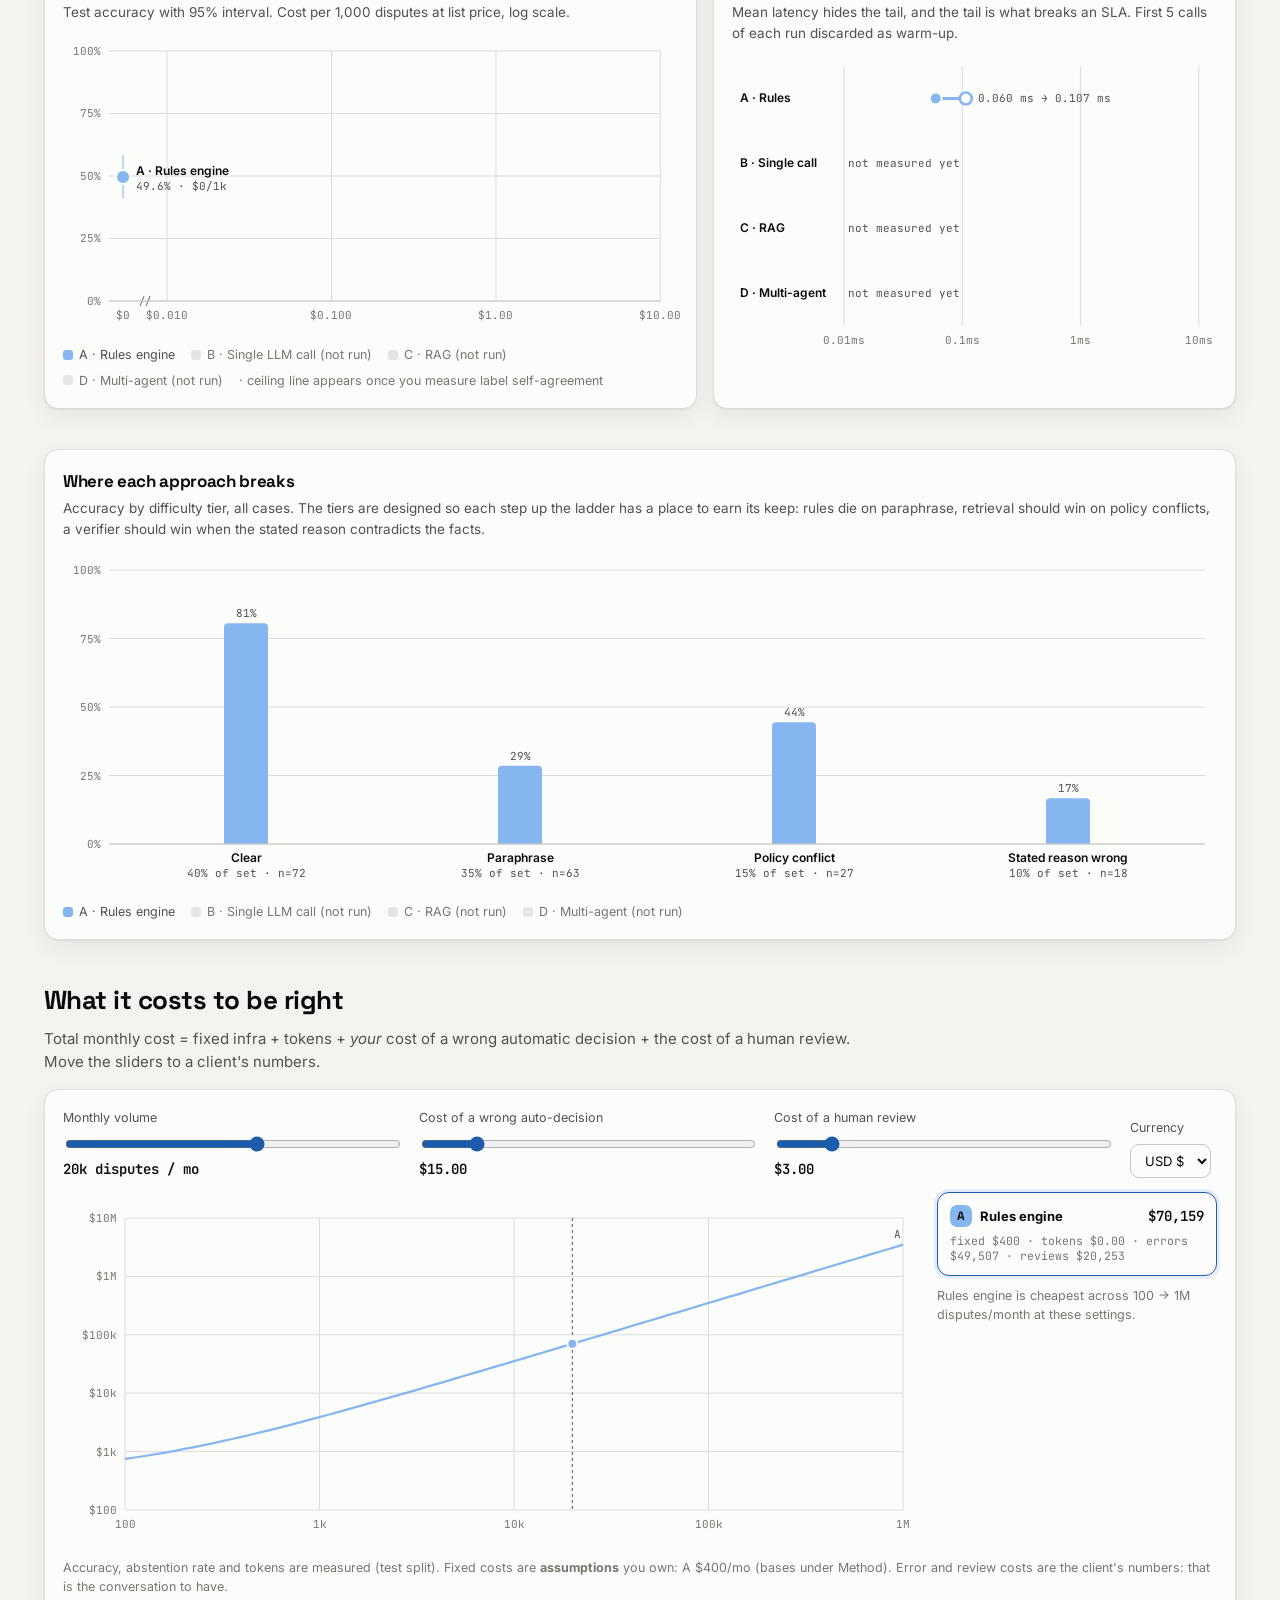
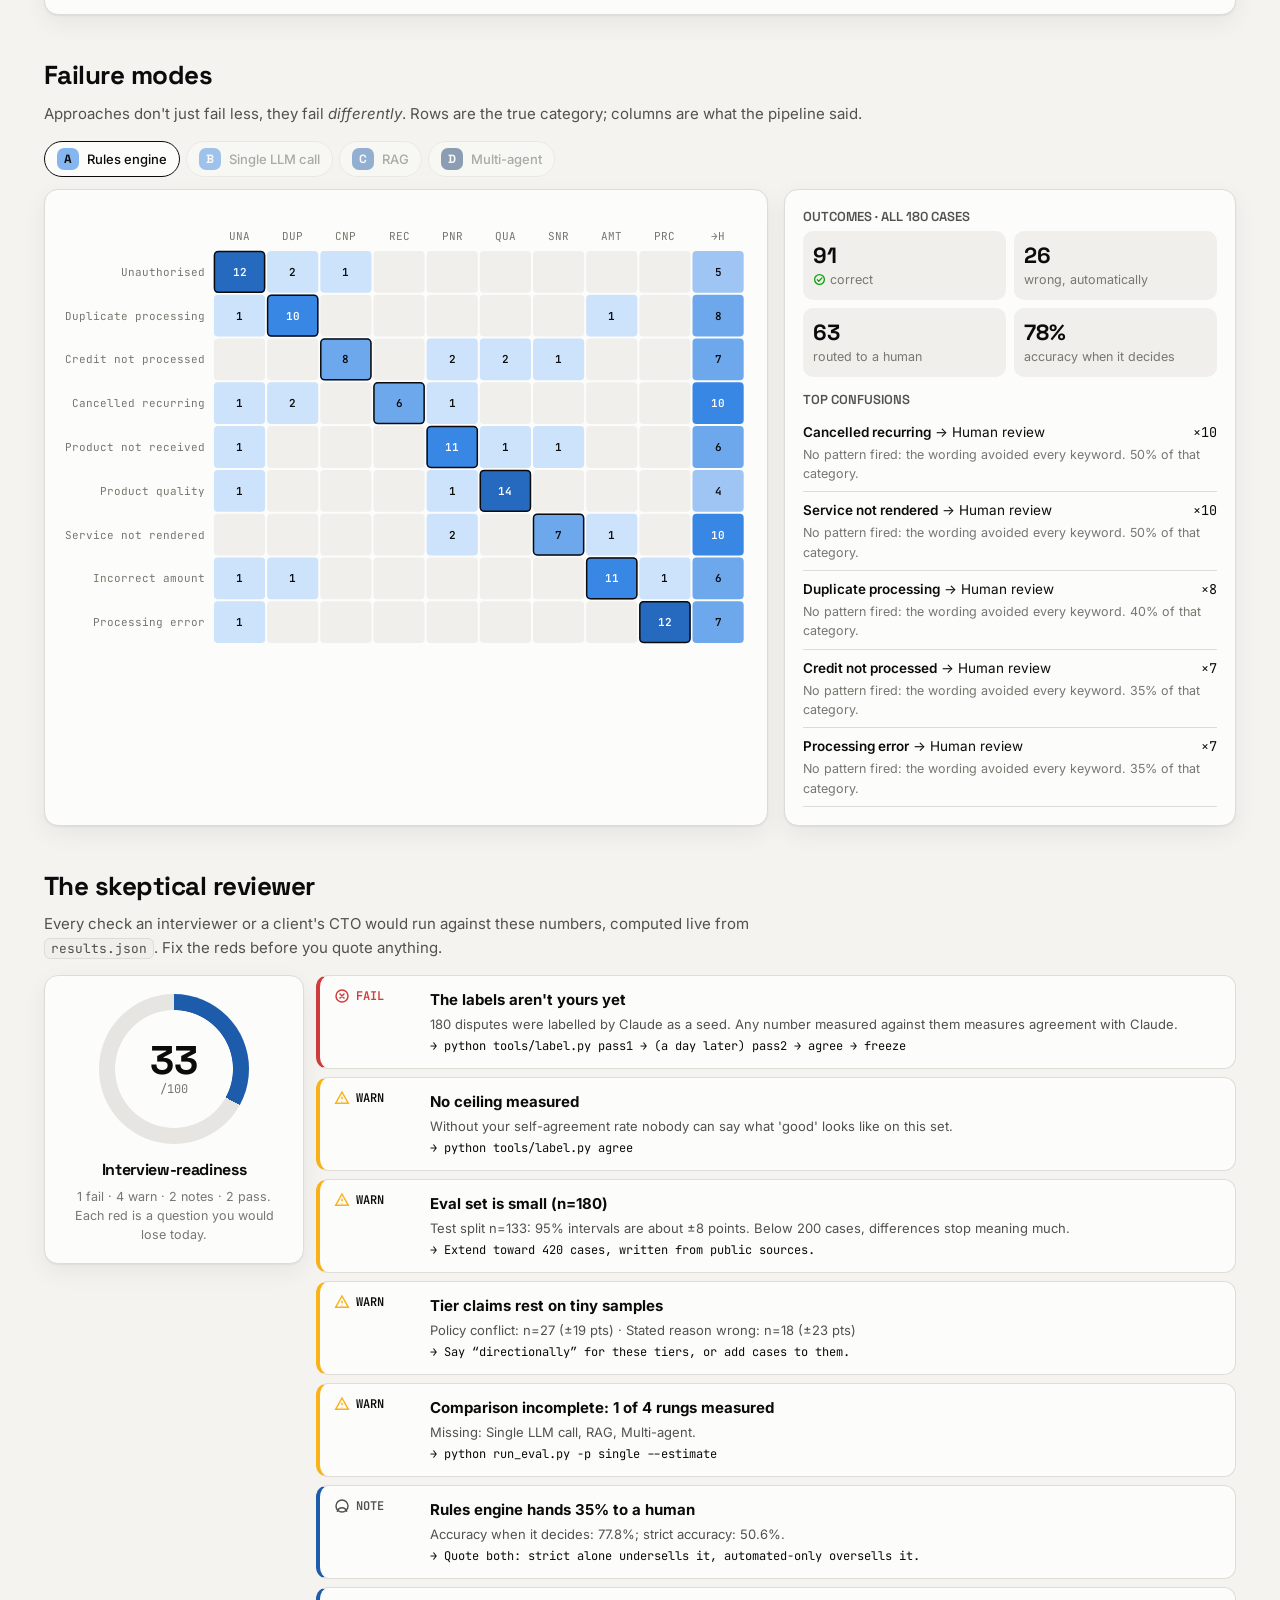
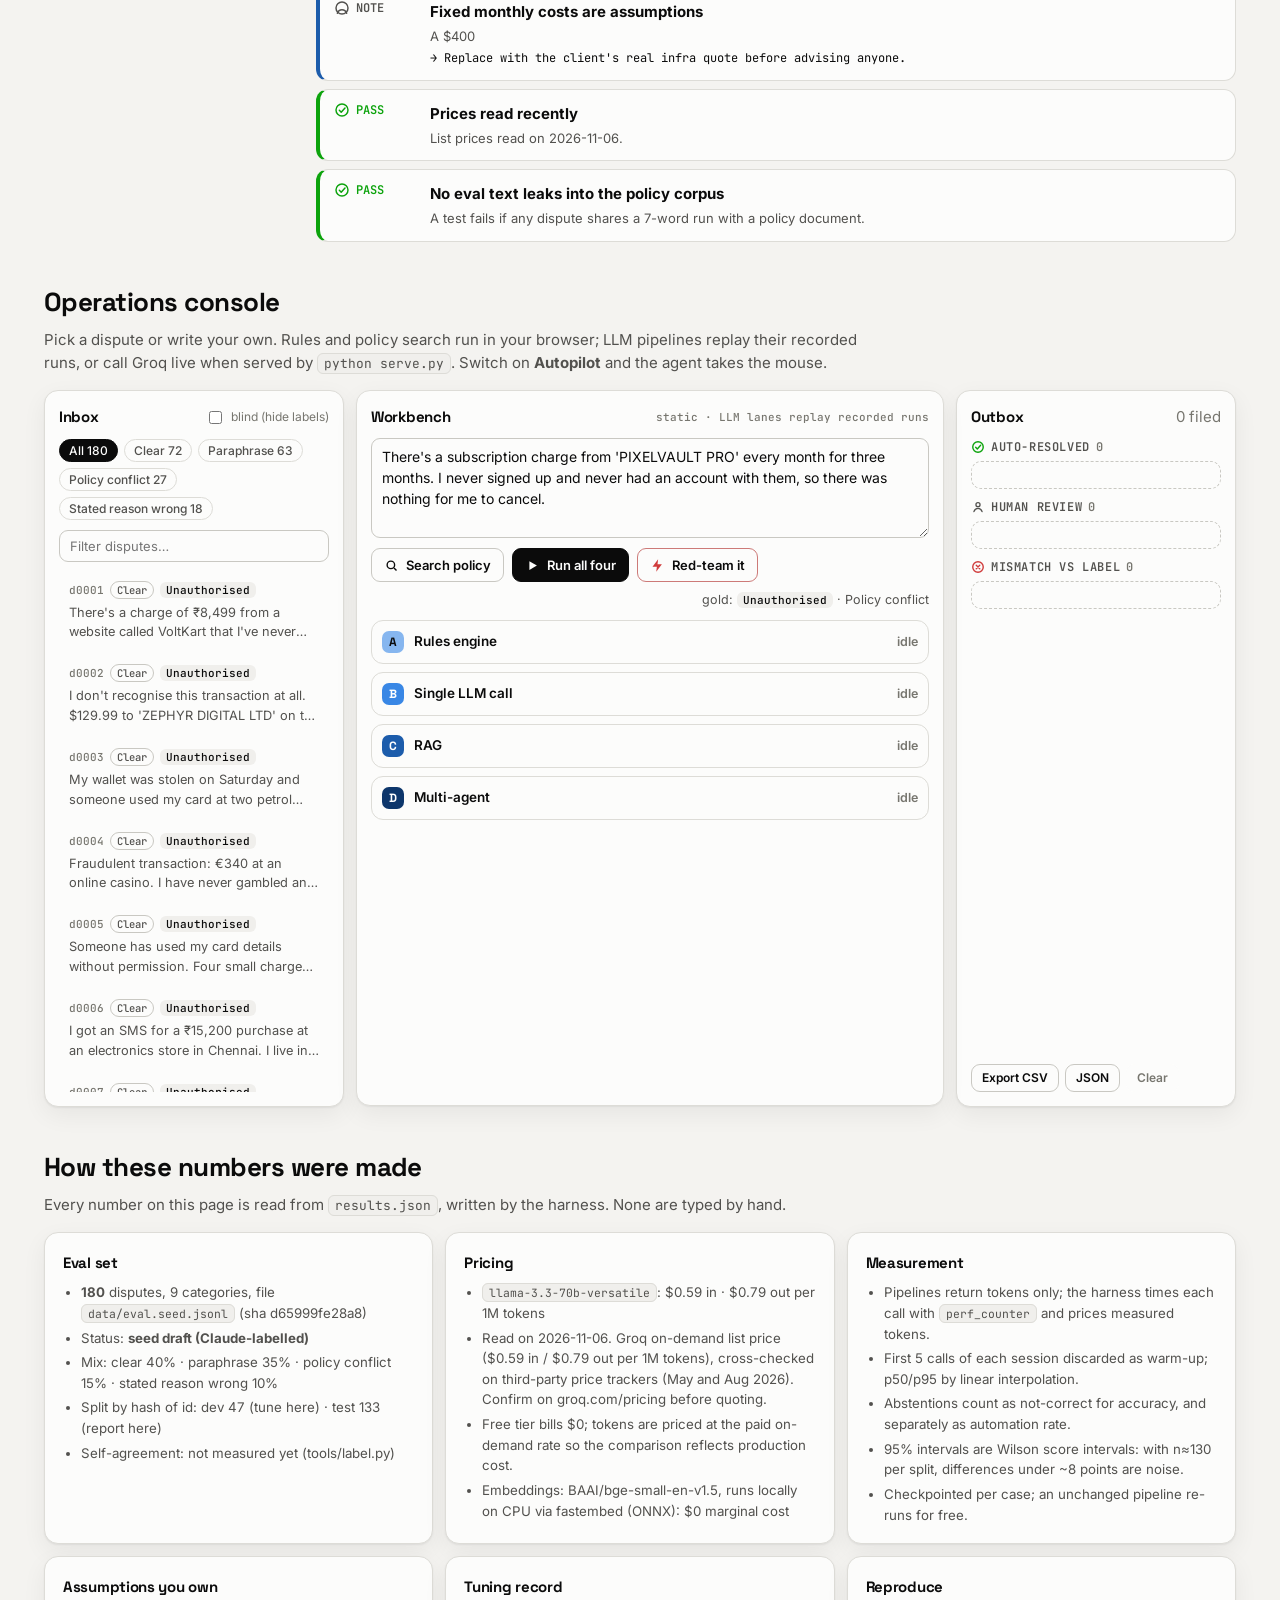
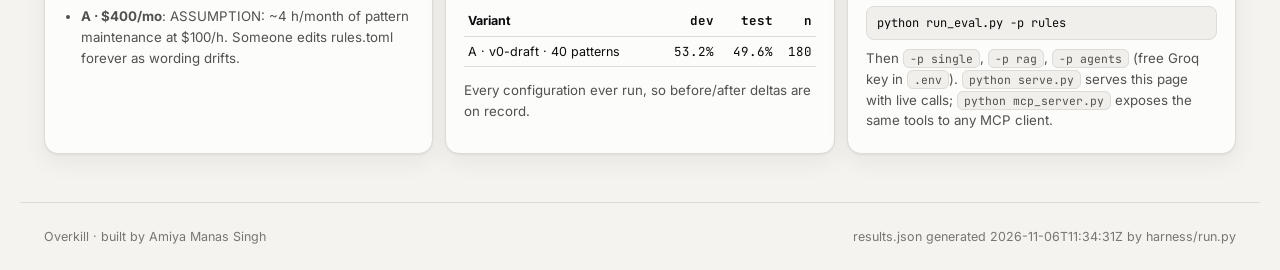
==== commit 69cf0b12: "Overkill v0.2: critic analytics, red-team button, small-model cascade, themes, tutorial - Skeptical-" ====
--- a/overkill/web/index.html
+++ b/overkill/web/index.html
@@ -21,11 +21,12 @@
       <span class="chips" id="chips"></span>
     </div>
     <nav class="nav" aria-label="Sections">
-      <a href="#ladder">Results</a><a href="#tco">Cost model</a><a href="#errors">Failure modes</a><a href="#ops">Console</a><a href="#method">Method</a>
+      <a href="#ladder">Results</a><a href="#tco">Cost model</a><a href="#errors">Failure modes</a><a href="#ops">Console</a><a href="#critic">Critic</a><a href="#method">Method</a><a href="tutorial.html" class="nav-cta">Tutorial</a>
     </nav>
     <div class="actions">
       <button class="icon-btn" id="searchBtn" title="Search policy and cases (/)" aria-label="Search"><svg viewBox="0 0 24 24"><circle cx="11" cy="11" r="6.5"/><path d="M16 16l4.5 4.5"/></svg><kbd>/</kbd></button>
-      <button class="icon-btn" id="themeBtn" title="Toggle theme" aria-label="Toggle theme"><svg viewBox="0 0 24 24"><path d="M20 14.5A8 8 0 0 1 9.5 4a8 8 0 1 0 10.5 10.5z"/></svg></button>
+      <div class="theme-wrap"><button class="icon-btn" id="themeBtn" title="Themes (T)" aria-label="Choose theme" aria-haspopup="menu" aria-expanded="false"><svg viewBox="0 0 24 24"><circle cx="12" cy="12" r="8.5"/><path d="M12 3.5v17M12 3.5a8.5 8.5 0 0 1 0 17z" fill="currentColor"/></svg><span class="theme-name" id="themeName"></span></button>
+        <div class="theme-menu" id="themeMenu" role="menu" hidden></div></div>
       <button class="autopilot-toggle" id="autoBtn" role="switch" aria-checked="false" title="Autopilot: the agent takes the mouse and operates this console">
         <span class="ap-dot"></span><span class="ap-label">Autopilot</span><span class="ap-sub">computer-use</span><span class="ap-switch"><span></span></span>
       </button>
@@ -39,6 +40,7 @@
       <p class="lede">A rules engine, one LLM call, retrieval over written policy, and a three-agent graph classify the same hand-written disputes. One harness times every call and prices every token. The question is never “can AI do it” but <em>where the next step of sophistication pays for itself</em>.</p>
       <div class="finding" id="finding" aria-live="polite"></div>
       <div class="banner" id="seedBanner" hidden></div>
+      <div class="hero-ctas"><a class="btn primary" href="tutorial.html">Start the tutorial →</a><a class="btn" href="#ops">Try the console</a><span class="muted small">or press <kbd>T</kbd> to change theme · <kbd>/</kbd> to search</span></div>
     </section>
 
     <section class="block" id="ladder" aria-labelledby="ladderTitle">
@@ -47,6 +49,7 @@
         <p>Held-out test split. Each step up should earn its cost. <span class="muted">Tuning happens on the dev split only.</span></p>
       </div>
       <div class="ladder" id="ladderCards"></div>
+      <div class="beyond" id="beyond"></div>
     </section>
 
     <section class="block grid-2" id="tradeoff">
@@ -101,6 +104,14 @@
       </div>
     </section>
 
+    <section class="block" id="critic" aria-labelledby="criticTitle">
+      <div class="block-head">
+        <h2 id="criticTitle">The skeptical reviewer</h2>
+        <p>Every check an interviewer or a client's CTO would run against these numbers, computed live from <code>results.json</code>. Fix the reds before you quote anything.</p>
+      </div>
+      <div class="critic" id="criticBox"></div>
+    </section>
+
     <section class="block" id="ops" aria-labelledby="opsTitle">
       <div class="block-head">
         <h2 id="opsTitle">Operations console</h2>
@@ -119,9 +130,11 @@
           <div class="bench-actions">
             <button class="btn" id="searchPolicyBtn"><svg viewBox="0 0 24 24"><circle cx="11" cy="11" r="6"/><path d="M16 16l4 4"/></svg>Search policy</button>
             <button class="btn primary" id="runBtn"><svg viewBox="0 0 24 24"><path d="M7 5l12 7-12 7z"/></svg>Run all four</button>
+            <button class="btn redteam" id="redteamBtn" title="Attack this dispute with 8 adversarial rewrites and see which pipeline breaks"><svg viewBox="0 0 24 24"><path d="M13 2L4 14h7l-1 8 9-12h-7z"/></svg>Red-team it</button>
             <span class="gold" id="goldTag"></span>
           </div>
           <div class="lanes" id="lanes"></div>
+          <div class="redteam-board" id="redteam" hidden></div>
           <div class="hits" id="hits"></div>
         </div>
         <div class="pane outbox" id="outbox">
--- a/overkill/web/styles.css
+++ b/overkill/web/styles.css
@@ -33,7 +33,7 @@
   --font-mono: "JetBrains Mono", ui-monospace, SFMono-Regular, Menlo, monospace;
 }
 @media (prefers-color-scheme: dark) {
-  :root:where(:not([data-theme="light"])) {
+  :root:where(:not([data-theme])) {
     color-scheme: dark;
     --bg: #121211; --surface-1: #1a1a19; --surface-2: #232321; --surface-3: #2d2d2a;
     --line: #2f2f2c; --line-strong: #3d3d39;
@@ -152,8 +152,8 @@
 .legend .pending { color: var(--text-muted); }
 .badge { display: inline-grid; place-items: center; width: 22px; height: 22px; border-radius: 7px; font: 700 12px var(--font-display); color: #fff; flex: none; }
 .badge.rules { background: var(--p-rules); color: #0b0b0b; } .badge.single { background: var(--p-single); } .badge.rag { background: var(--p-rag); } .badge.agents { background: var(--p-agents); }
-:root[data-theme="dark"] .badge.rules { color: #fff; } :root[data-theme="dark"] .badge.agents { color: #0b0b0b; }
-@media (prefers-color-scheme: dark) { :root:where(:not([data-theme="light"])) .badge.rules { color: #fff; } :root:where(:not([data-theme="light"])) .badge.agents { color: #0b0b0b; } }
+:root[data-mode="dark"] .badge.rules { color: #fff; } :root[data-mode="dark"] .badge.agents { color: #0b0b0b; }
+@media (prefers-color-scheme: dark) { :root:where(:not([data-theme])) .badge.rules { color: #fff; } :root:where(:not([data-theme])) .badge.agents { color: #0b0b0b; } }
 
 /* ---------- ladder ---------- */
 .ladder { display: grid; grid-template-columns: repeat(4, minmax(0, 1fr)); gap: 12px; }
@@ -361,3 +361,133 @@
   *, *::before, *::after { animation: none !important; transition: none !important; scroll-behavior: auto !important; }
 }
 @media (forced-colors: active) { .sw, .badge, .meter i { forced-color-adjust: none; } }
+
+/* ================================================================== themes beyond light/dark
+   Data colours keep the validated ordinal ramp of the theme's mode (light or dark); themes only
+   restyle surfaces, ink, accent and type, so every chart stays as legible as in the base modes. */
+:root[data-theme="aurora"] {
+  color-scheme: dark;
+  --bg: #0b0a14; --surface-1: #14121f; --surface-2: #1b1829; --surface-3: #24203a;
+  --line: #2a2640; --line-strong: #3a3456;
+  --text-primary: #f1eefc; --text-secondary: #c4bde6; --text-muted: #8e87b0;
+  --accent: #a78bfa; --accent-ink: #0b0a14; --accent-soft: rgba(167, 139, 250, .16);
+  --ap: #f472b6; --ap-soft: rgba(244, 114, 182, .16);
+  --p-rules: #184f95; --p-single: #2a78d6; --p-rag: #6da7ec; --p-agents: #b7d3f6;
+  --seq-0: #1b1829; --seq-1: #13304f; --seq-2: #184f95; --seq-3: #1c5cab; --seq-4: #2a78d6; --seq-5: #5598e7; --seq-6: #86b6ef; --seq-7: #b7d3f6;
+  --shadow: 0 1px 2px rgba(0,0,0,.5), 0 12px 40px rgba(76, 29, 149, .25);
+}
+:root[data-theme="aurora"] body { background: radial-gradient(1200px 600px at 10% -10%, rgba(124, 58, 237, .28), transparent 60%), radial-gradient(900px 500px at 100% 10%, rgba(236, 72, 153, .16), transparent 60%), radial-gradient(900px 700px at 50% 110%, rgba(56, 189, 248, .12), transparent 60%), var(--bg); background-attachment: fixed; }
+:root[data-theme="aurora"] .hero h1 { background: linear-gradient(90deg, #f1eefc, #c4b5fd 45%, #f9a8d4); -webkit-background-clip: text; background-clip: text; color: transparent; }
+:root[data-theme="terminal"] {
+  color-scheme: dark;
+  --bg: #050807; --surface-1: #0b100e; --surface-2: #101814; --surface-3: #17221c;
+  --line: #1a2a22; --line-strong: #27402f;
+  --text-primary: #d7f5e3; --text-secondary: #9cc9ae; --text-muted: #5f8a72;
+  --accent: #3ddc84; --accent-ink: #04140b; --accent-soft: rgba(61, 220, 132, .13);
+  --ap: #f5c542; --ap-soft: rgba(245, 197, 66, .15);
+  --p-rules: #184f95; --p-single: #2a78d6; --p-rag: #6da7ec; --p-agents: #b7d3f6;
+  --seq-0: #101814; --seq-1: #13304f; --seq-2: #184f95; --seq-3: #1c5cab; --seq-4: #2a78d6; --seq-5: #5598e7; --seq-6: #86b6ef; --seq-7: #b7d3f6;
+  --font-display: "JetBrains Mono", ui-monospace, monospace; --font-body: "JetBrains Mono", ui-monospace, monospace;
+  --shadow: 0 0 0 1px rgba(61, 220, 132, .05), 0 10px 30px rgba(0,0,0,.5);
+  --radius: 6px;
+}
+:root[data-theme="terminal"] body { font-size: 14px; background-image: repeating-linear-gradient(0deg, rgba(61, 220, 132, .025) 0 1px, transparent 1px 3px); }
+:root[data-theme="terminal"] .hero h1::after { content: "▌"; color: var(--accent); animation: blink 1.1s steps(1) infinite; margin-left: 4px; }
+@keyframes blink { 50% { opacity: 0; } }
+:root[data-theme="paper"] {
+  color-scheme: light;
+  --bg: #f3efe6; --surface-1: #fbf8f1; --surface-2: #f1ece1; --surface-3: #e7e0d2;
+  --line: #e0d8c8; --line-strong: #cfc5b2;
+  --text-primary: #1d1a14; --text-secondary: #5a5246; --text-muted: #857b6b;
+  --accent: #9a3412; --accent-ink: #fff; --accent-soft: rgba(154, 52, 18, .09);
+  --ap: #7c3aed; --ap-soft: rgba(124, 58, 237, .1);
+  --font-display: "Space Grotesk", Georgia, serif;
+  --shadow: 0 1px 0 rgba(60, 45, 20, .06), 0 6px 18px rgba(60, 45, 20, .06);
+}
+:root[data-theme="paper"] .hero h1 { font-family: Georgia, "Times New Roman", serif; font-weight: 700; letter-spacing: -0.01em; }
+
+/* theme menu */
+.theme-wrap { position: relative; }
+.theme-name { font: 500 12px var(--font-body); color: var(--text-secondary); }
+.theme-menu { position: absolute; right: 0; top: 42px; z-index: 60; min-width: 190px; padding: 6px; background: var(--surface-1); border: 1px solid var(--line-strong); border-radius: 12px; box-shadow: var(--shadow); display: grid; gap: 2px; }
+.theme-menu[hidden] { display: none; }
+.theme-menu button { display: flex; align-items: center; gap: 10px; padding: 8px 10px; border: 0; border-radius: 8px; background: none; color: var(--text-primary); font: 500 13px var(--font-body); cursor: pointer; text-align: left; }
+.theme-menu button span.small { margin-left: auto; }
+.theme-menu button:hover, .theme-menu button[aria-checked="true"] { background: var(--surface-2); }
+.theme-menu button[aria-checked="true"]::after { content: "✓"; color: var(--accent); }
+.swatch { width: 18px; height: 18px; border-radius: 50%; border: 1px solid var(--line-strong); flex: none; }
+.nav-cta { color: var(--accent) !important; font-weight: 600; }
+.hero-ctas { display: flex; gap: 10px; align-items: center; flex-wrap: wrap; margin-top: 22px; }
+.hero-ctas a.btn { text-decoration: none; }
+kbd { border: 1px solid var(--line-strong); border-bottom-width: 2px; border-radius: 5px; padding: 0 5px; font-size: 11px; }
+
+/* beyond the ladder (cascade) */
+.beyond { margin-top: 12px; }
+.beyond-card { display: grid; gap: 10px; border-style: dashed; }
+.badge.e { background: transparent; border: 2px dashed var(--accent); color: var(--accent); }
+.flow { display: flex; flex-wrap: wrap; gap: 6px; align-items: center; font: 500 12px var(--font-mono); }
+.fnode { padding: 4px 10px; border-radius: 99px; border: 1px solid var(--line-strong); background: var(--surface-2); }
+.fnode.big { border-color: var(--p-agents); } .fnode.done { border-color: var(--good); }
+.fedge { color: var(--text-muted); }
+.beyond-stats { display: grid; grid-template-columns: repeat(4, minmax(0, 1fr)); gap: 8px; }
+.beyond-stats div { background: var(--surface-2); border-radius: 10px; padding: 10px; }
+.beyond-stats b { display: block; font: 700 22px var(--font-display); }
+.beyond-stats span { font-size: 12px; color: var(--text-muted); }
+
+/* critic */
+.critic { display: grid; grid-template-columns: 260px minmax(0, 1fr); gap: 12px; align-items: start; }
+.critic-score { display: grid; gap: 14px; justify-items: center; text-align: center; position: sticky; top: 76px; }
+.critic-score h3 { font-size: 16px; } .critic-score p { margin: 4px 0 0; }
+.ring-score { --v: 0; width: 150px; aspect-ratio: 1; border-radius: 50%; display: grid; place-content: center; text-align: center;
+  background: radial-gradient(closest-side, var(--surface-1) 78%, transparent 79% 100%), conic-gradient(var(--accent) calc(var(--v) * 1%), var(--surface-3) 0); }
+.ring-score b { font: 700 40px/1 var(--font-display); } .ring-score span { font: 12px var(--font-mono); color: var(--text-muted); }
+.critic-list { display: grid; gap: 8px; }
+.crit { display: grid; grid-template-columns: 84px 1fr; gap: 12px; padding: 12px 14px; background: var(--surface-1); border: 1px solid var(--line); border-left: 4px solid var(--line-strong); border-radius: 12px; }
+.crit p { margin: 3px 0 0; font-size: 13px; color: var(--text-secondary); }
+.crit .fix { font-family: var(--font-mono); font-size: 12px; color: var(--text-primary); }
+.crit .sev { display: inline-flex; gap: 6px; align-items: center; font: 600 12px var(--font-mono); text-transform: uppercase; height: fit-content; }
+.crit .sev svg { width: 16px; height: 16px; fill: none; stroke: currentColor; stroke-width: 2.2; }
+.crit.fail { border-left-color: var(--critical); } .crit.fail .sev { color: var(--critical); }
+.crit.warn { border-left-color: var(--warning); } .crit.warn .sev { color: var(--text-primary); }
+.crit.warn .sev svg { stroke: var(--warning); }
+.crit.info { border-left-color: var(--accent); } .crit.info .sev { color: var(--text-secondary); }
+.crit.pass { border-left-color: var(--good); } .crit.pass .sev { color: var(--good); }
+
+/* red team */
+.btn.redteam { border-color: color-mix(in srgb, var(--critical) 55%, var(--line-strong)); }
+.btn.redteam svg { fill: var(--critical); stroke: none; }
+.btn.redteam:hover { box-shadow: 0 0 0 3px color-mix(in srgb, var(--critical) 18%, transparent); }
+.redteam-board { border: 1px solid color-mix(in srgb, var(--critical) 40%, var(--line)); border-radius: 12px; padding: 10px; display: grid; gap: 8px; position: relative; overflow: hidden; }
+.redteam-board[hidden] { display: none; }
+.rt-head { display: flex; gap: 10px; align-items: center; flex-wrap: wrap; }
+.rt-score { margin-left: auto; font: 500 12.5px var(--font-mono); display: inline-flex; gap: 8px; align-items: center; }
+.rt-scan { height: 2px; background: linear-gradient(90deg, transparent, var(--critical), transparent); background-size: 40% 100%; background-repeat: no-repeat; animation: scan 1.1s linear infinite; }
+@keyframes scan { from { background-position: -40% 0; } to { background-position: 140% 0; } }
+.rt-grid { display: grid; grid-template-columns: repeat(auto-fill, minmax(210px, 1fr)); gap: 8px; }
+.rt-card { border: 1px solid var(--line); border-radius: 10px; padding: 8px 10px; background: var(--surface-2); font-size: 12.3px; display: grid; gap: 6px; animation: rise .3s ease both; }
+.rt-card p { margin: 0; color: var(--text-secondary); }
+.rt-name { font-weight: 600; font-size: 12.5px; }
+.rt-out { display: flex; align-items: center; gap: 6px; flex-wrap: wrap; font-weight: 600; }
+.rt-out .badge { width: 18px; height: 18px; font-size: 10px; border-radius: 5px; }
+.rt-card.broke { border-color: var(--critical); animation: rise .3s ease both, shake .45s .3s ease; }
+.rt-card.held { border-color: color-mix(in srgb, var(--good) 50%, var(--line)); }
+@keyframes shake { 20%, 60% { transform: translateX(-4px); } 40%, 80% { transform: translateX(4px); } }
+
+/* tutorial page */
+.tut { max-width: 860px; margin: 0 auto; padding: 0 24px 64px; }
+.tut-progress { position: sticky; top: 58px; z-index: 30; padding: 10px 0; background: color-mix(in srgb, var(--bg) 88%, transparent); backdrop-filter: blur(8px); }
+.tut-bar { height: 6px; border-radius: 99px; background: var(--surface-3); overflow: hidden; }
+.tut-bar i { display: block; height: 100%; width: 0; background: var(--accent); transition: width .4s ease; }
+.tut-meta { display: flex; justify-content: space-between; font: 500 12px var(--font-mono); color: var(--text-muted); margin-top: 6px; }
+.chapter { margin-top: 18px; padding: 22px; }
+.chapter header { display: flex; gap: 12px; align-items: center; }
+.chapter .num { width: 34px; height: 34px; border-radius: 10px; display: grid; place-items: center; background: var(--accent-soft); color: var(--accent); font: 700 15px var(--font-display); flex: none; }
+.chapter.done .num { background: var(--good); color: #fff; }
+.chapter h2 { font-size: 21px; }
+.chapter p, .chapter li { color: var(--text-secondary); }
+.chapter .why { border-left: 3px solid var(--accent); padding: 4px 12px; background: var(--surface-2); border-radius: 0 10px 10px 0; color: var(--text-primary); }
+.chapter details { margin-top: 12px; border: 1px solid var(--line); border-radius: 10px; padding: 10px 12px; }
+.chapter summary { cursor: pointer; font-weight: 600; }
+.chapter .check { display: flex; gap: 8px; align-items: center; margin-top: 14px; font-weight: 600; cursor: pointer; }
+.chapter .check input { width: 18px; height: 18px; accent-color: var(--good); }
+@media (max-width: 860px) { .critic { grid-template-columns: 1fr; } .critic-score { position: static; } .beyond-stats { grid-template-columns: repeat(2, 1fr); } .theme-name { display: none; } }
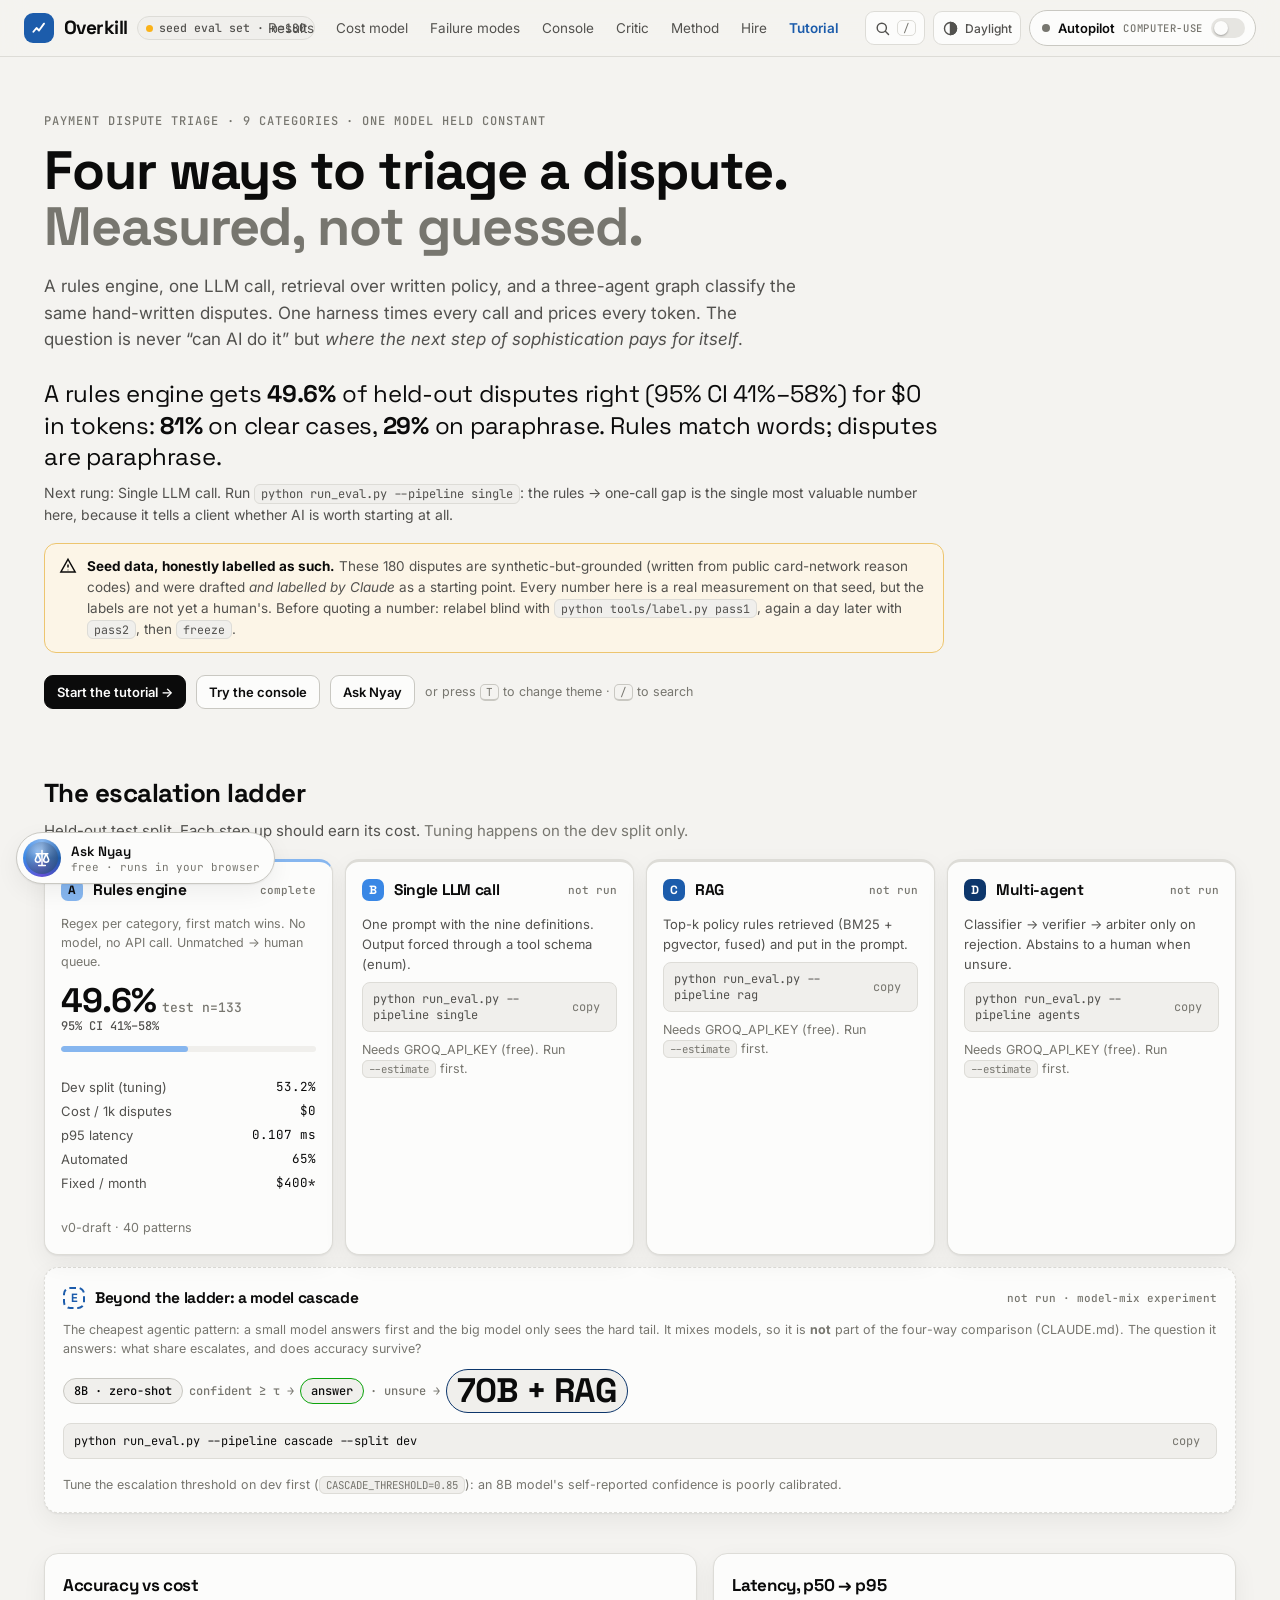
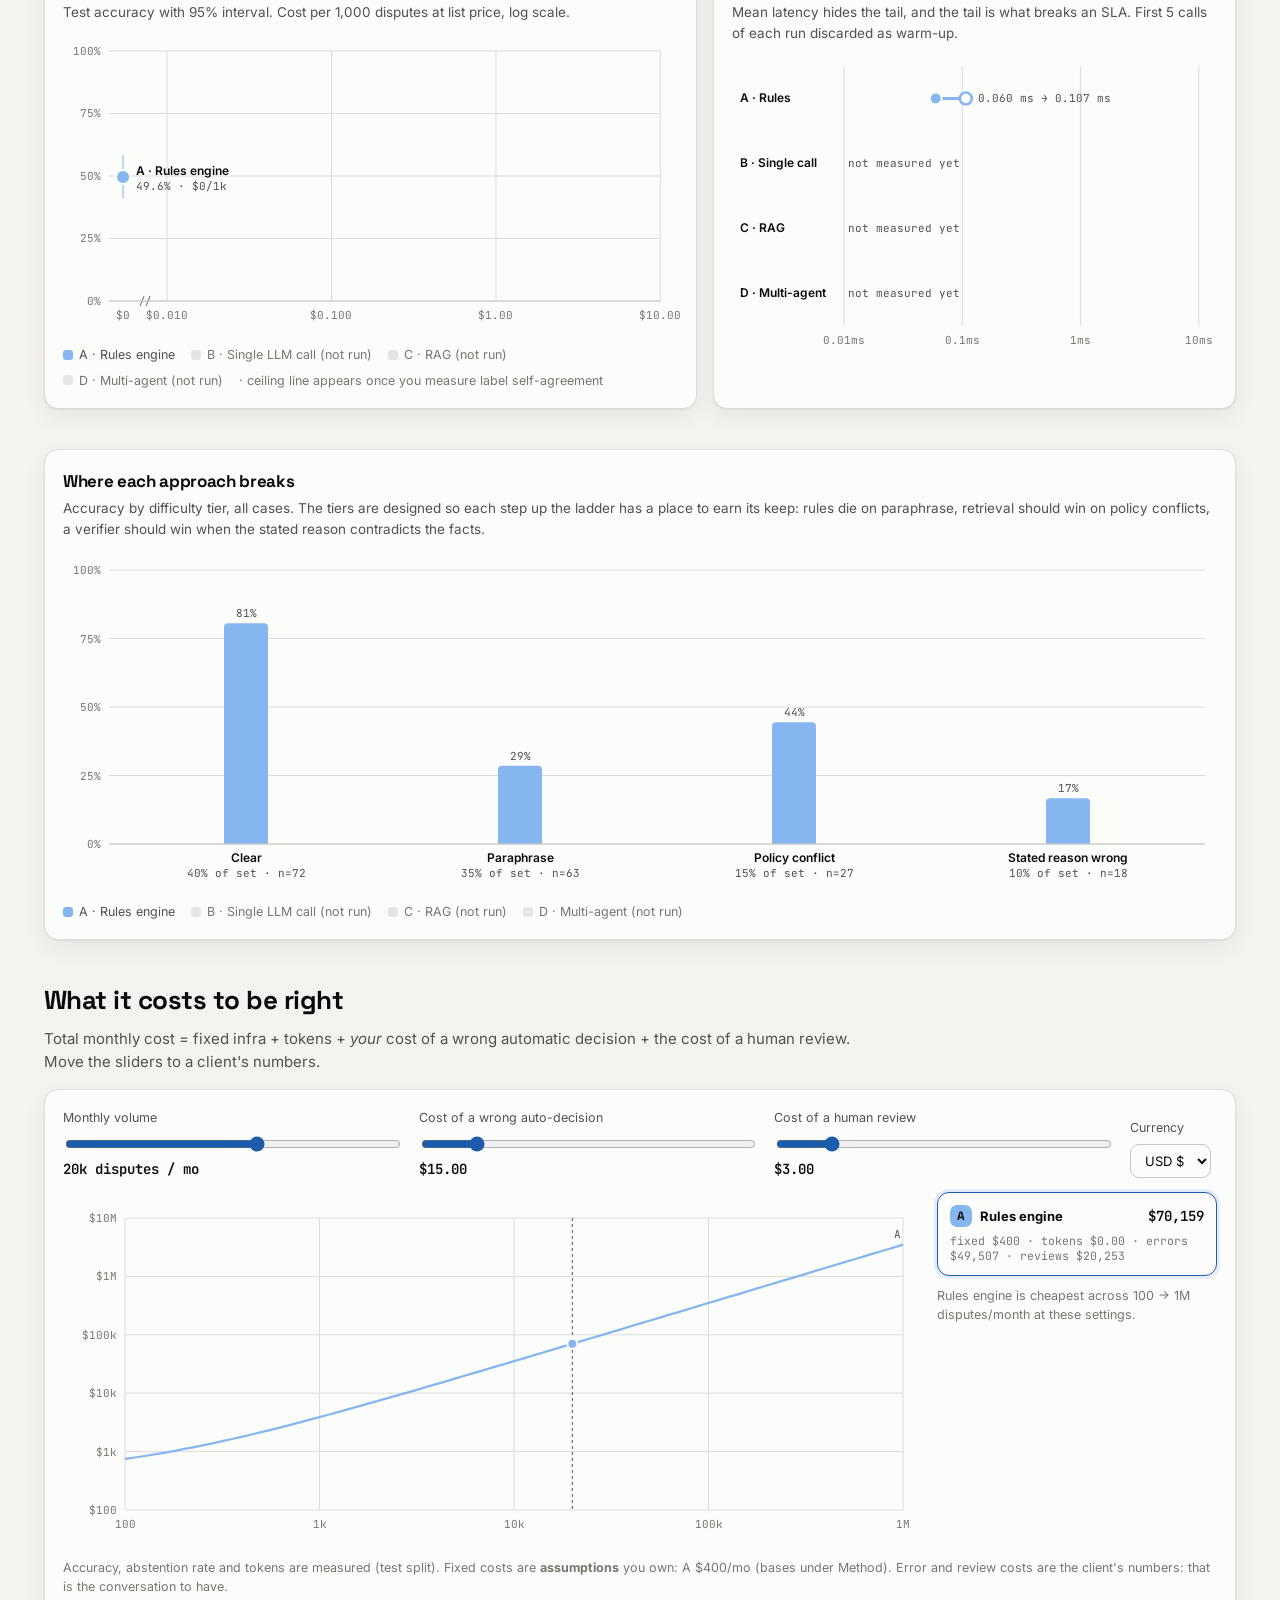
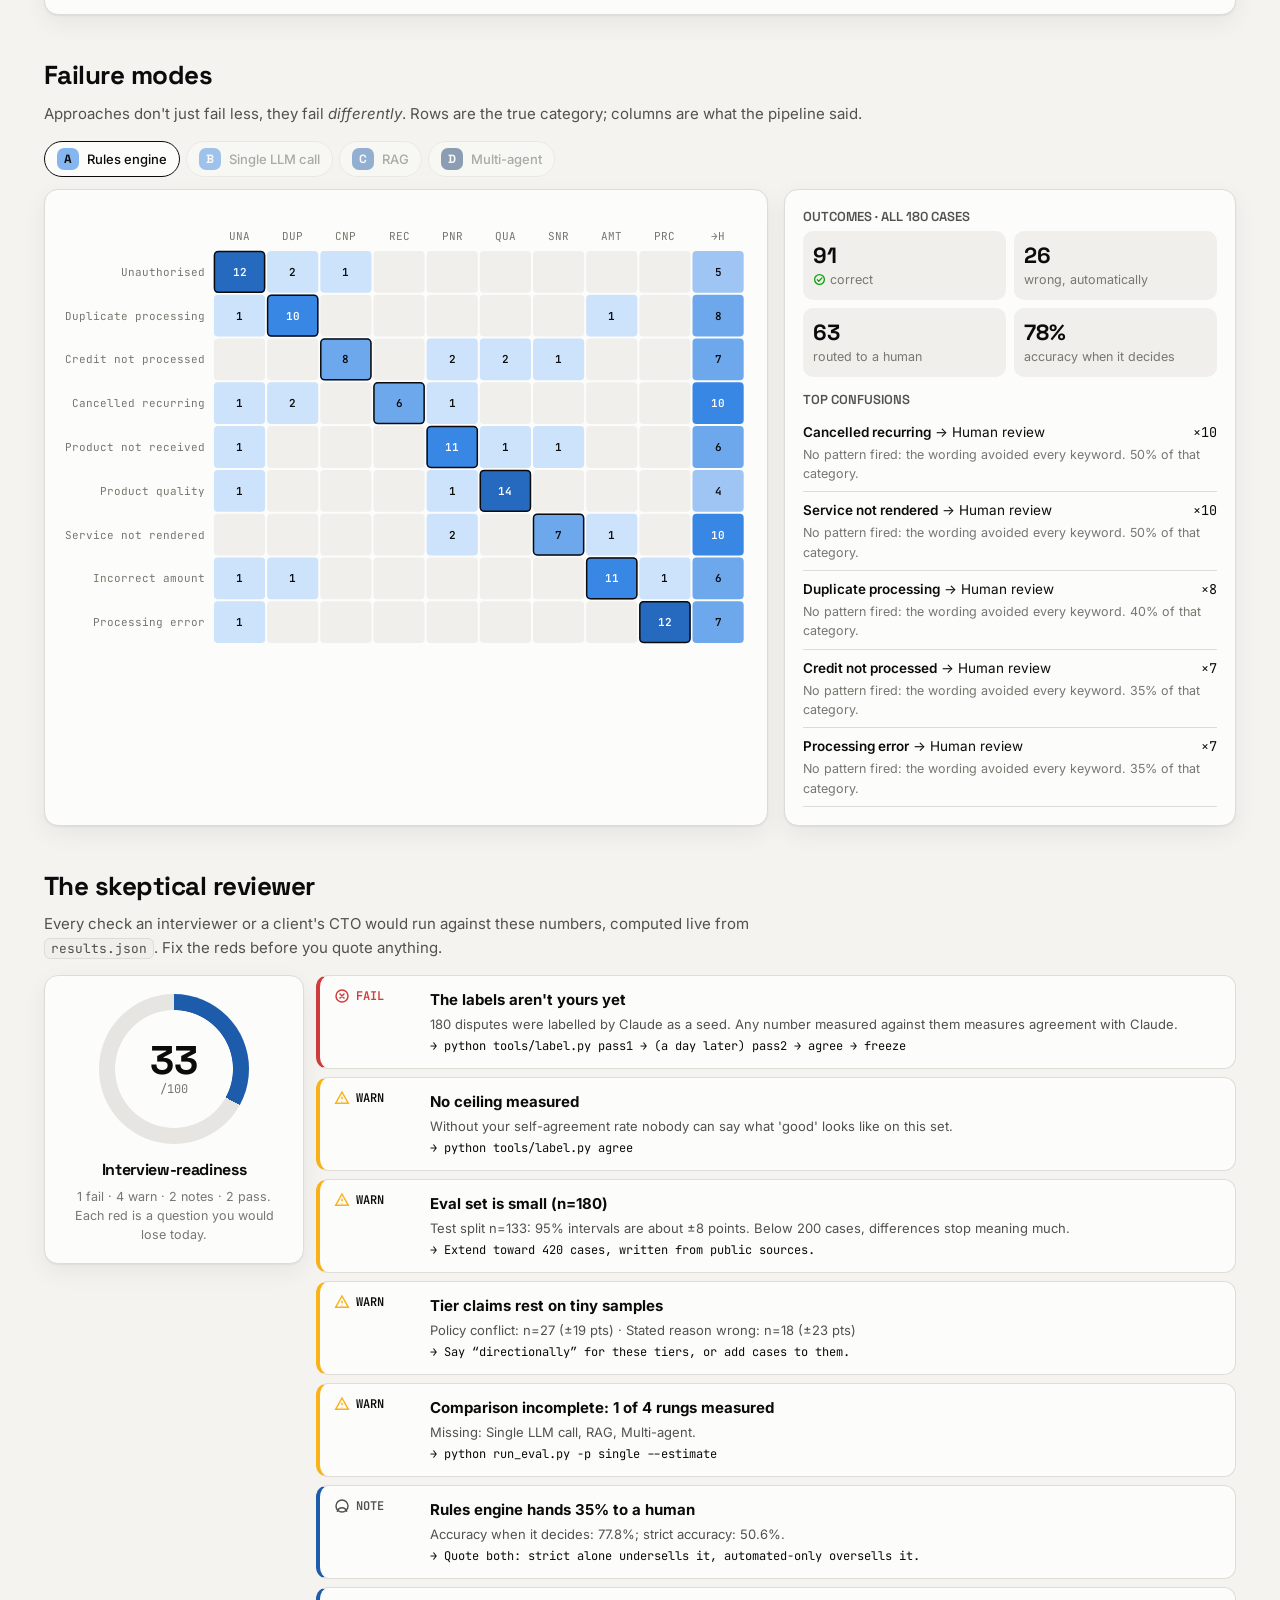
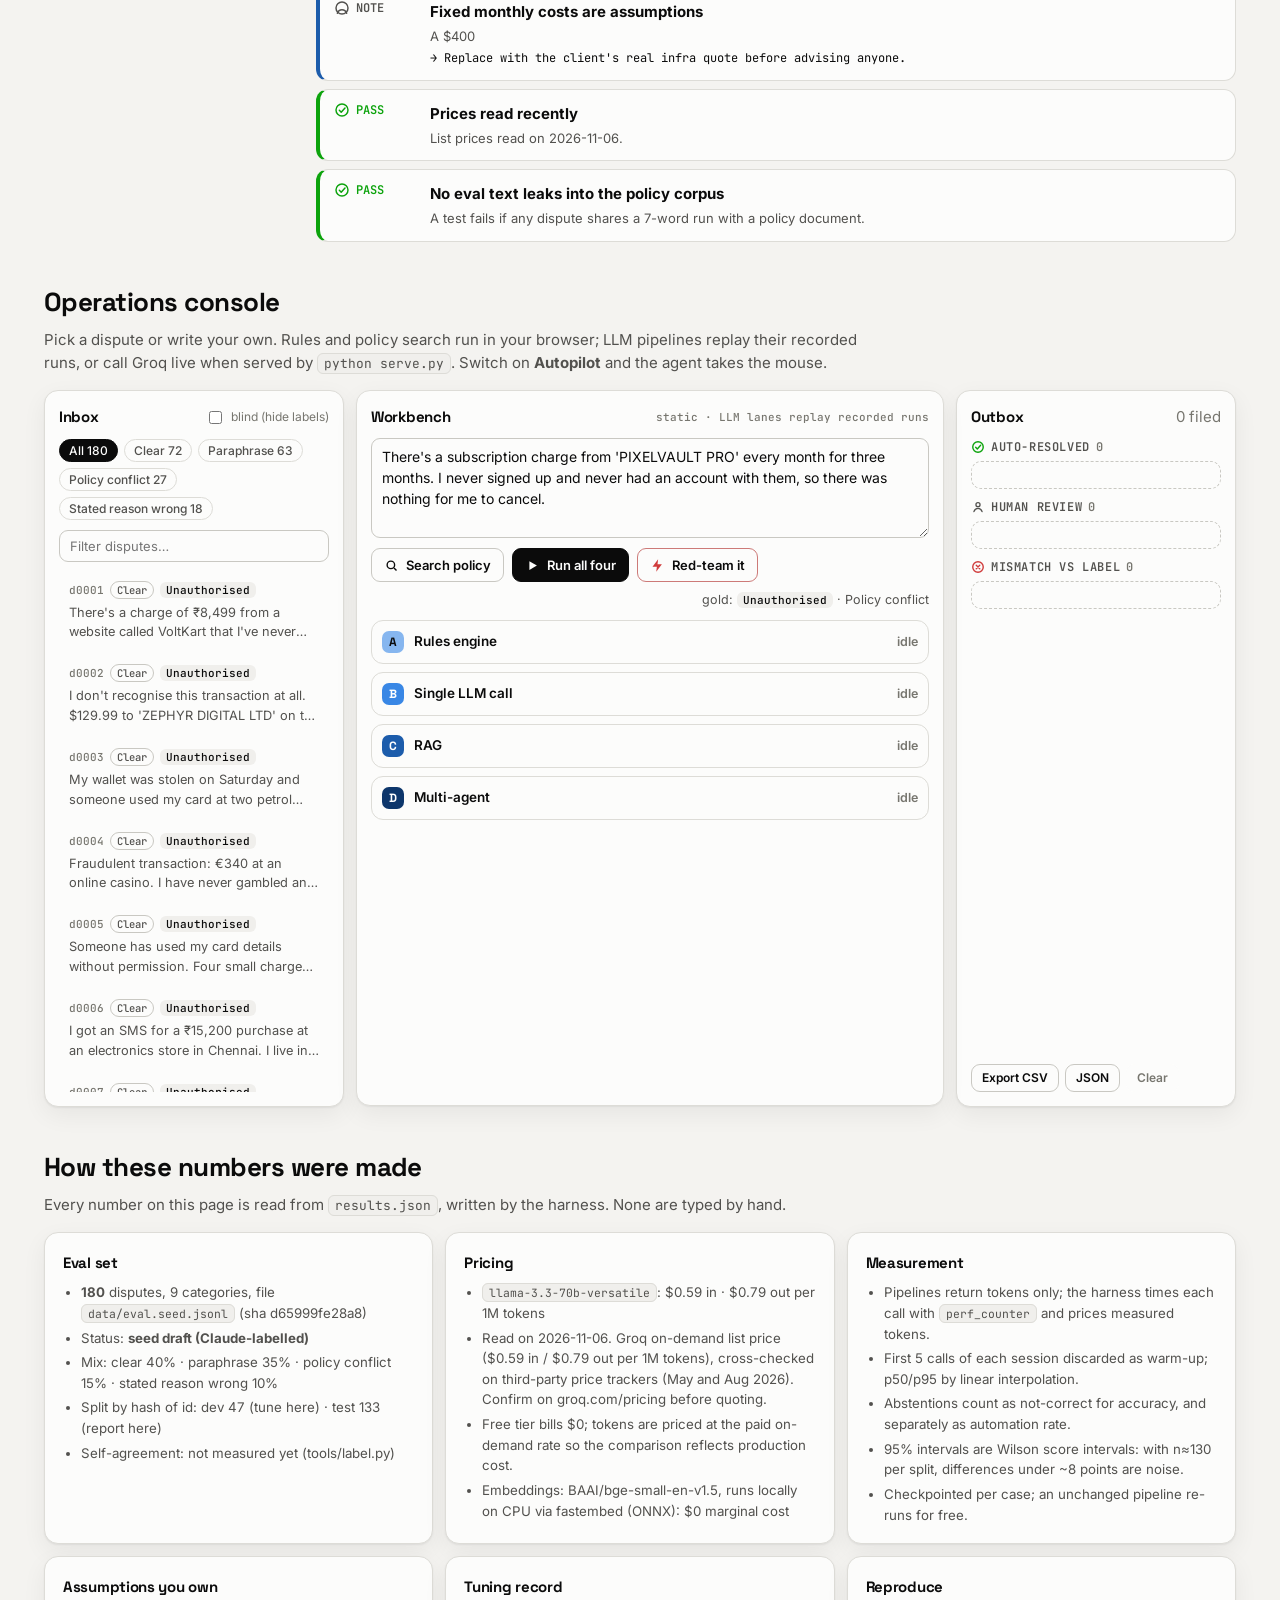
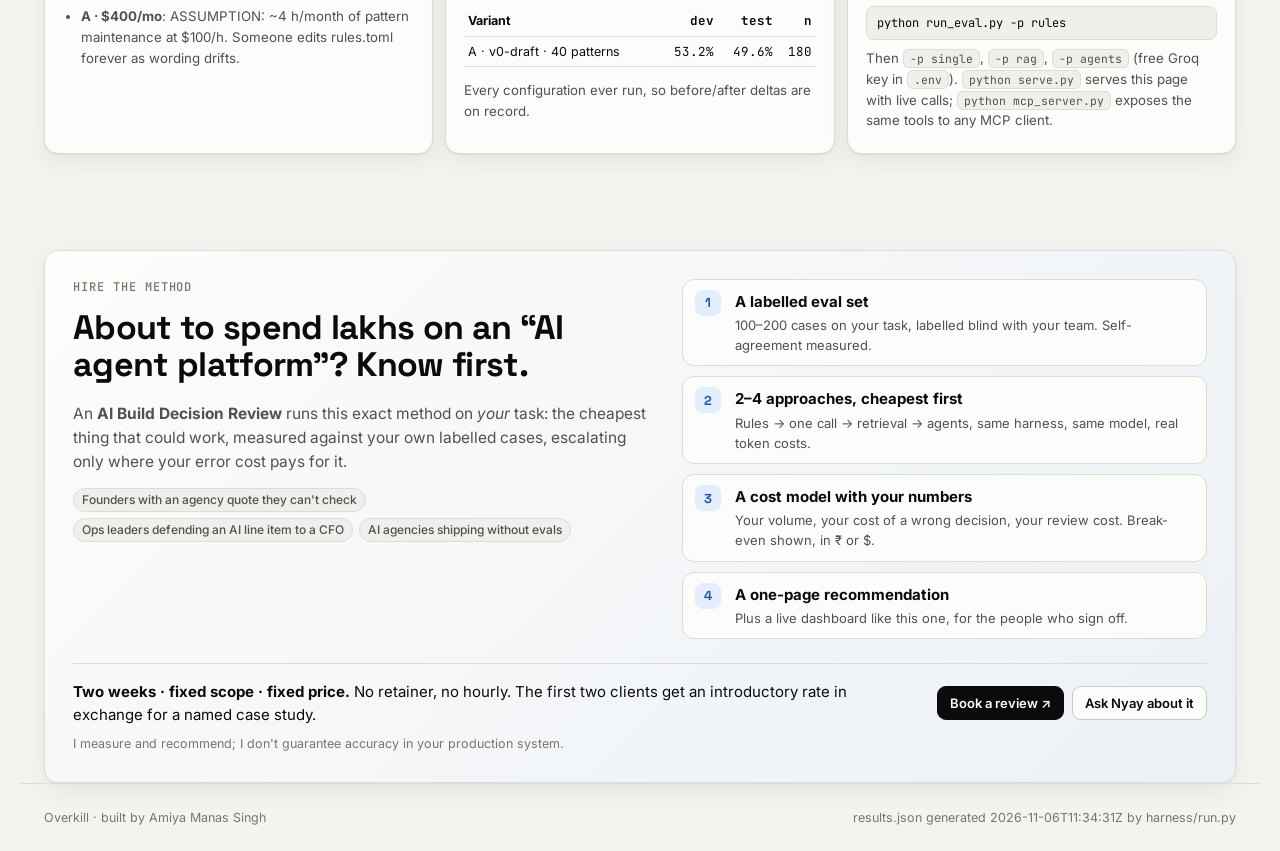
==== commit 40cbebf7: "Overkill v0.3: Nyay copilot, AI Build Decision Review offer, deploy-ready - Nyay (in-browser, $0, no" ====
--- a/overkill/web/index.html
+++ b/overkill/web/index.html
@@ -21,7 +21,7 @@
       <span class="chips" id="chips"></span>
     </div>
     <nav class="nav" aria-label="Sections">
-      <a href="#ladder">Results</a><a href="#tco">Cost model</a><a href="#errors">Failure modes</a><a href="#ops">Console</a><a href="#critic">Critic</a><a href="#method">Method</a><a href="tutorial.html" class="nav-cta">Tutorial</a>
+      <a href="#ladder">Results</a><a href="#tco">Cost model</a><a href="#errors">Failure modes</a><a href="#ops">Console</a><a href="#critic">Critic</a><a href="#method">Method</a><a href="#hire">Hire</a><a href="tutorial.html" class="nav-cta">Tutorial</a>
     </nav>
     <div class="actions">
       <button class="icon-btn" id="searchBtn" title="Search policy and cases (/)" aria-label="Search"><svg viewBox="0 0 24 24"><circle cx="11" cy="11" r="6.5"/><path d="M16 16l4.5 4.5"/></svg><kbd>/</kbd></button>
@@ -40,7 +40,7 @@
       <p class="lede">A rules engine, one LLM call, retrieval over written policy, and a three-agent graph classify the same hand-written disputes. One harness times every call and prices every token. The question is never “can AI do it” but <em>where the next step of sophistication pays for itself</em>.</p>
       <div class="finding" id="finding" aria-live="polite"></div>
       <div class="banner" id="seedBanner" hidden></div>
-      <div class="hero-ctas"><a class="btn primary" href="tutorial.html">Start the tutorial →</a><a class="btn" href="#ops">Try the console</a><span class="muted small">or press <kbd>T</kbd> to change theme · <kbd>/</kbd> to search</span></div>
+      <div class="hero-ctas"><a class="btn primary" href="tutorial.html">Start the tutorial →</a><a class="btn" href="#ops">Try the console</a><a class="btn" href="#nyay" data-open-nyay="">Ask Nyay</a><span class="muted small">or press <kbd>T</kbd> to change theme · <kbd>/</kbd> to search</span></div>
     </section>
 
     <section class="block" id="ladder" aria-labelledby="ladderTitle">
@@ -151,6 +151,28 @@
     </section>
   </main>
 
+  <section class="block hire-wrap" id="hire" aria-labelledby="hireTitle">
+    <div class="card hire">
+      <div class="hire-copy">
+        <p class="eyebrow">Hire the method</p>
+        <h2 id="hireTitle">About to spend lakhs on an “AI agent platform”? Know first.</h2>
+        <p class="lede">An <b>AI Build Decision Review</b> runs this exact method on <i>your</i> task: the cheapest thing that could work, measured against your own labelled cases, escalating only where your error cost pays for it.</p>
+        <div class="for-chips"><span class="chip">Founders with an agency quote they can't check</span><span class="chip">Ops leaders defending an AI line item to a CFO</span><span class="chip">AI agencies shipping without evals</span></div>
+      </div>
+      <ol class="deliverables">
+        <li><b>A labelled eval set</b><span>100–200 cases on your task, labelled blind with your team. Self-agreement measured.</span></li>
+        <li><b>2–4 approaches, cheapest first</b><span>Rules → one call → retrieval → agents, same harness, same model, real token costs.</span></li>
+        <li><b>A cost model with your numbers</b><span>Your volume, your cost of a wrong decision, your review cost. Break-even shown, in ₹ or $.</span></li>
+        <li><b>A one-page recommendation</b><span>Plus a live dashboard like this one, for the people who sign off.</span></li>
+      </ol>
+      <div class="hire-cta">
+        <div><b>Two weeks · fixed scope · fixed price.</b> No retainer, no hourly. The first two clients get an introductory rate in exchange for a named case study.</div>
+        <div class="hire-btns"><a class="btn primary" id="hireBtn" href="https://github.com/amsingh235" target="_blank" rel="noopener">Book a review ↗</a><a class="btn" href="#nyay" data-open-nyay="how does this make money">Ask Nyay about it</a></div>
+        <p class="footnote">I measure and recommend; I don't guarantee accuracy in your production system.</p>
+      </div>
+    </div>
+  </section>
+
   <footer class="foot">
     <span>Overkill · built by Amiya Manas Singh</span>
     <span id="footGen"></span>
@@ -158,10 +180,10 @@
 
   <!-- Autopilot: the virtual cursor and the operator log -->
   <div class="ap-frame" id="apFrame" aria-hidden="true"></div>
-  <div class="cursor" id="cursor" aria-hidden="true"><svg viewBox="0 0 24 24"><path d="M4 2l15 10-6.5 1.2L16 21l-3 1.4-3.6-7.6L4 19z"/></svg><span class="cursor-tag">Autopilot</span></div>
+  <div class="cursor" id="cursor" aria-hidden="true"><svg viewBox="0 0 24 24"><path d="M4 2l15 10-6.5 1.2L16 21l-3 1.4-3.6-7.6L4 19z"/></svg><span class="cursor-tag">Nyay</span></div>
   <aside class="aplog" id="apLog" aria-live="polite" hidden>
     <div class="aplog-head">
-      <span class="ap-dot live"></span><b>Autopilot</b><span class="muted">operating the console</span>
+      <span class="ap-dot live"></span><b>Nyay · Autopilot</b><span class="muted">operating the console</span>
       <button class="icon-btn small" id="apClose" title="Take back control (Esc)" aria-label="Stop autopilot"><svg viewBox="0 0 24 24"><path d="M6 6l12 12M18 6L6 18"/></svg></button>
     </div>
     <div class="aplog-ctl">
@@ -181,5 +203,6 @@
   </dialog>
 
   <script src="app.js" defer></script>
+  <script src="nyay.js" defer></script>
 </body>
 </html>
--- a/overkill/web/styles.css
+++ b/overkill/web/styles.css
@@ -491,3 +491,62 @@
 .chapter .check { display: flex; gap: 8px; align-items: center; margin-top: 14px; font-weight: 600; cursor: pointer; }
 .chapter .check input { width: 18px; height: 18px; accent-color: var(--good); }
 @media (max-width: 860px) { .critic { grid-template-columns: 1fr; } .critic-score { position: static; } .beyond-stats { grid-template-columns: repeat(2, 1fr); } .theme-name { display: none; } }
+
+/* ================================================================== Nyay: the in-browser copilot */
+.nyay-launch { position: fixed; left: 16px; bottom: 16px; z-index: 75; display: inline-flex; align-items: center; gap: 10px; padding: 6px 14px 6px 6px; border-radius: 999px; border: 1px solid var(--line-strong); background: var(--surface-1); color: var(--text-primary); box-shadow: var(--shadow); cursor: pointer; font: inherit; transition: transform .15s; }
+.nyay-launch:hover { transform: translateY(-2px); }
+.nyay-label { display: grid; text-align: left; line-height: 1.15; }
+.nyay-label b { font: 600 13.5px var(--font-display); }
+.nyay-label small { font: 11px var(--font-mono); color: var(--text-muted); }
+.orb { width: 38px; height: 38px; border-radius: 50%; display: grid; place-items: center; flex: none; position: relative; overflow: hidden;
+  background: conic-gradient(from 0deg, var(--p-rules), var(--accent), var(--ap), var(--p-single), var(--p-rules)); animation: orb 6s linear infinite; }
+.orb::after { content: ""; position: absolute; inset: 3px; border-radius: 50%; background: radial-gradient(circle at 35% 30%, color-mix(in srgb, var(--surface-1) 30%, transparent), var(--p-agents) 120%); }
+.orb svg { position: relative; z-index: 1; width: 20px; height: 20px; fill: none; stroke: #fff; stroke-width: 1.8; stroke-linecap: round; stroke-linejoin: round; animation: orb 6s linear infinite reverse; }
+.orb.small { width: 30px; height: 30px; } .orb.small svg { width: 16px; height: 16px; }
+@keyframes orb { to { transform: rotate(360deg); } }
+.nyay { position: fixed; left: 16px; bottom: 76px; z-index: 76; width: min(400px, calc(100vw - 32px)); height: min(600px, calc(100vh - 120px)); display: flex; flex-direction: column; background: var(--surface-1); border: 1px solid var(--line-strong); border-radius: 18px; box-shadow: var(--shadow), 0 0 0 4px var(--accent-soft); overflow: hidden; animation: rise .25s ease both; }
+.nyay[hidden] { display: none; }
+.nyay-head { display: flex; gap: 10px; align-items: center; padding: 12px; border-bottom: 1px solid var(--line); }
+.nyay-head .icon-btn { margin-left: auto; }
+.nyay-log { list-style: none; margin: 0; padding: 12px; overflow-y: auto; display: flex; flex-direction: column; gap: 10px; flex: 1; }
+.nyay-msg { max-width: 92%; padding: 10px 12px; border-radius: 14px; font-size: 13.5px; line-height: 1.5; animation: rise .25s ease both; }
+.nyay-msg.bot { background: var(--surface-2); border-top-left-radius: 4px; align-self: flex-start; }
+.nyay-msg.you { background: var(--text-primary); color: var(--surface-1); border-top-right-radius: 4px; align-self: flex-end; }
+.nyay-msg p { margin: 6px 0 0; }
+.nyay-msg details { margin-top: 6px; } .nyay-msg summary { cursor: pointer; color: var(--accent); font-size: 12.5px; }
+.nyay-list { margin: 6px 0 0; padding-left: 18px; display: grid; gap: 4px; }
+.nyay-list .badge { width: 18px; height: 18px; font-size: 10px; border-radius: 5px; display: inline-grid; vertical-align: -3px; }
+.nyay-msg .badge { width: 18px; height: 18px; font-size: 10px; border-radius: 5px; display: inline-grid; vertical-align: -3px; }
+.nyay-acts { display: flex; flex-wrap: wrap; gap: 6px; margin-top: 8px; }
+.nyay-acts a.btn { text-decoration: none; }
+.nyay-chips { display: flex; gap: 6px; padding: 0 12px 8px; overflow-x: auto; scrollbar-width: none; }
+.chip-btn { flex: none; border: 1px solid var(--line-strong); background: var(--surface-1); color: var(--text-secondary); border-radius: 999px; padding: 5px 10px; font: 500 12px var(--font-body); cursor: pointer; white-space: nowrap; }
+.chip-btn:hover { color: var(--text-primary); border-color: var(--accent); }
+.nyay-form { display: flex; gap: 8px; padding: 10px 12px 12px; border-top: 1px solid var(--line); }
+.nyay-form .input { flex: 1; min-width: 0; }
+.dots { display: inline-flex; gap: 4px; padding: 2px 0; }
+.dots i { width: 6px; height: 6px; border-radius: 50%; background: var(--text-muted); animation: dot 1s infinite ease-in-out; }
+.dots i:nth-child(2) { animation-delay: .15s; } .dots i:nth-child(3) { animation-delay: .3s; }
+@keyframes dot { 0%, 80%, 100% { opacity: .25; transform: translateY(0); } 40% { opacity: 1; transform: translateY(-3px); } }
+body.autopilot .nyay-launch, body.autopilot .nyay { display: none; }
+@media (max-width: 620px) {
+  .nyay { left: 8px; right: 8px; width: auto; bottom: 70px; height: calc(100vh - 90px); }
+  .nyay-label small { display: none; }
+}
+
+/* ================================================================== the offer */
+.hire-wrap { max-width: 1240px; margin: 48px auto 0; padding: 0 24px; }
+.hire { display: grid; grid-template-columns: minmax(0, 1.1fr) minmax(0, 1fr); gap: 24px 32px; padding: 28px; background: linear-gradient(135deg, var(--surface-1), color-mix(in srgb, var(--accent) 7%, var(--surface-1))); }
+.hire h2 { font-size: clamp(24px, 3vw, 34px); line-height: 1.1; }
+.hire .lede { font-size: 15.5px; }
+.for-chips { display: flex; flex-wrap: wrap; gap: 6px; margin-top: 14px; }
+.for-chips .chip { white-space: normal; font-family: var(--font-body); font-size: 12px; }
+.deliverables { margin: 0; padding: 0; list-style: none; counter-reset: d; display: grid; gap: 10px; }
+.deliverables li { counter-increment: d; display: grid; grid-template-columns: 30px 1fr; gap: 2px 10px; padding: 10px 12px; border: 1px solid var(--line); border-radius: 12px; background: var(--surface-1); }
+.deliverables li::before { content: counter(d); grid-row: span 2; width: 26px; height: 26px; border-radius: 8px; display: grid; place-items: center; background: var(--accent-soft); color: var(--accent); font: 700 13px var(--font-display); }
+.deliverables span { font-size: 13px; color: var(--text-secondary); }
+.hire-cta { grid-column: 1 / -1; display: grid; grid-template-columns: 1fr auto; gap: 8px 20px; align-items: center; padding-top: 16px; border-top: 1px solid var(--line); }
+.hire-btns { display: flex; gap: 8px; flex-wrap: wrap; }
+.hire-btns a { text-decoration: none; }
+.hire-cta .footnote { grid-column: 1 / -1; }
+@media (max-width: 860px) { .hire { grid-template-columns: 1fr; padding: 20px; } .hire-cta { grid-template-columns: 1fr; } .hire-wrap { padding: 0 16px; } }
